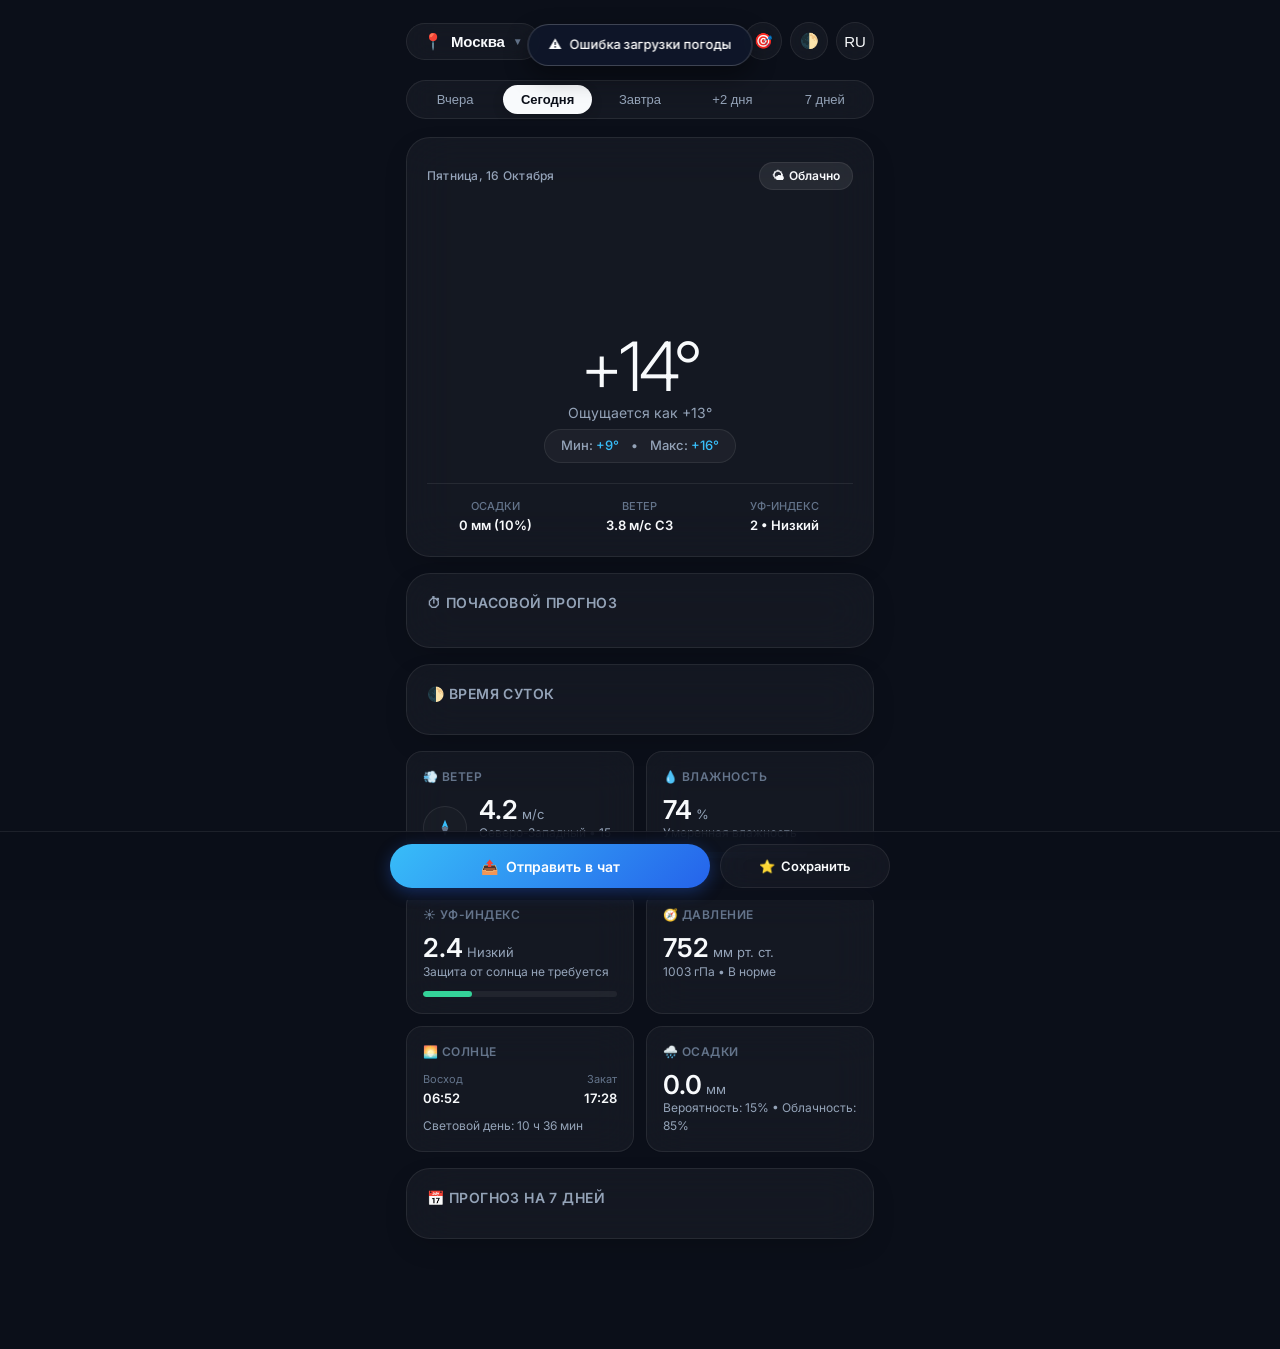
==== docs/index.html @ 598f12e7 "add Telegram Mini App with GitHub Pages deploy to weather.bilionid.ru - Implement minimalist glassmo" ====
<!DOCTYPE html>
<html lang="ru">
<head>
    <meta charset="UTF-8">
    <meta name="viewport" content="width=device-width, initial-scale=1.0, maximum-scale=1.0, user-scalable=no, viewport-fit=cover">
    <title>Прогноз Погоды</title>
    <!-- Telegram WebApp SDK -->
    <script src="https://telegram.org/js/telegram-web-app.js"></script>
    <link rel="stylesheet" href="css/style.css">
    <link rel="preconnect" href="https://fonts.googleapis.com">
    <link rel="preconnect" href="https://fonts.gstatic.com" crossorigin>
    <link href="https://fonts.googleapis.com/css2?family=Inter:wght@300;400;500;600;700&display=swap" rel="stylesheet">
</head>
<body class="theme-night">

    <!-- Ambient atmospheric background mesh -->
    <div class="ambient-bg" id="ambientBg">
        <div class="ambient-blob-1"></div>
        <div class="ambient-blob-2"></div>
    </div>

    <!-- Main App Container -->
    <main class="app-container" id="appContainer">

        <!-- Top Header: Location chip & quick actions -->
        <header class="app-header">
            <button class="location-chip" id="btnOpenSearch" title="Выбрать город">
                <span class="location-icon">📍</span>
                <span class="location-name" id="locationName">Москва</span>
                <span class="location-arrow">▼</span>
            </button>

            <div class="header-actions">
                <button class="icon-button" id="btnGeolocation" title="Мое местоположение">🎯</button>
                <button class="icon-button" id="btnThemeToggle" title="Сменить тему">🌓</button>
                <button class="icon-button" id="btnLangToggle" title="RU / EN">RU</button>
            </div>
        </header>

        <!-- Day Selector Tabs -->
        <nav class="day-selector-container">
            <div class="day-selector" id="dayTabsGroup">
                <button class="day-tab" data-offset="-1" id="tabYesterday">Вчера</button>
                <button class="day-tab active" data-offset="0" id="tabToday">Сегодня</button>
                <button class="day-tab" data-offset="1" id="tabTomorrow">Завтра</button>
                <button class="day-tab" data-offset="2" id="tabAfterTomorrow">+2 дня</button>
                <button class="day-tab" data-offset="week" id="tabWeek">7 дней</button>
            </div>
        </nav>

        <!-- Hero Weather Card -->
        <section class="card hero-card" id="heroCard">
            <div class="hero-top-row">
                <span class="date-badge" id="heroDate">Пятница, 16 октября</span>
                <span class="condition-pill" id="heroConditionBadge">
                    <span id="heroConditionEmoji">🌤</span>
                    <span id="heroConditionText">Облачно</span>
                </span>
            </div>

            <div class="hero-visual" id="heroVisual">
                <!-- Injected via WeatherIcons.getIcon() -->
            </div>

            <div class="hero-temp-wrapper">
                <div class="hero-temp" id="heroTemp">+14°</div>
                <div class="hero-feels-like" id="heroFeelsLike">Ощущается как +13°</div>
                <div class="hero-min-max-bar" id="heroMinMax">
                    <span>Мин: <span class="accent" id="heroMinTemp">+9°</span></span>
                    <span>•</span>
                    <span>Макс: <span class="accent" id="heroMaxTemp">+16°</span></span>
                </div>
            </div>

            <div class="hero-quick-metrics">
                <div class="quick-metric-item">
                    <span class="quick-metric-label" id="labelHeroPrecip">ОСАДКИ</span>
                    <span class="quick-metric-value" id="heroPrecip">0 мм (10%)</span>
                </div>
                <div class="quick-metric-item">
                    <span class="quick-metric-label" id="labelHeroWind">ВЕТЕР</span>
                    <span class="quick-metric-value" id="heroWind">3.8 м/с СЗ</span>
                </div>
                <div class="quick-metric-item">
                    <span class="quick-metric-label" id="labelHeroUv">УФ-ИНДЕКС</span>
                    <span class="quick-metric-value" id="heroUv">2 • Низкий</span>
                </div>
            </div>
        </section>

        <!-- Hourly Forecast Slider -->
        <section class="card" id="hourlySection">
            <div class="section-header">
                <h2 class="section-title" id="titleHourlyForecast">⏱ ПОЧАСОВОЙ ПРОГНОЗ</h2>
            </div>
            <div class="hourly-scroll" id="hourlyScroll">
                <!-- Hourly pills injected via JavaScript -->
            </div>
        </section>

        <!-- Day Periods Breakdown (Суточный ход) -->
        <section class="card" id="periodsSection">
            <div class="section-header">
                <h2 class="section-title" id="titlePeriods">🌓 ВРЕМЯ СУТОК</h2>
            </div>
            <div class="periods-grid" id="periodsGrid">
                <!-- 4 period cards injected via JavaScript -->
            </div>
        </section>

        <!-- Detailed Metrics Grid -->
        <section class="metrics-grid" id="metricsSection">
            <!-- Wind Card -->
            <div class="metric-card" id="cardWind">
                <div class="metric-header">
                    <span class="metric-title" id="titleMetricWind">💨 ВЕТЕР</span>
                </div>
                <div class="compass-widget">
                    <div class="compass-dial">
                        <svg class="compass-needle" id="compassNeedle" viewBox="0 0 24 24" fill="none">
                            <polygon points="12,2 16,12 12,10 8,12" fill="#38BDF8"/>
                            <polygon points="12,22 16,12 12,10 8,12" fill="#64748B"/>
                        </svg>
                    </div>
                    <div>
                        <div class="metric-value-wrap">
                            <span class="metric-value-main" id="metricWindSpeed">4.2</span>
                            <span class="metric-value-unit" id="unitWindSpeed">м/с</span>
                        </div>
                        <div class="metric-subtext" id="metricWindSubtext">Северо-Западный • 15 км/ч</div>
                    </div>
                </div>
            </div>

            <!-- Humidity Card -->
            <div class="metric-card" id="cardHumidity">
                <div class="metric-header">
                    <span class="metric-title" id="titleMetricHumidity">💧 ВЛАЖНОСТЬ</span>
                </div>
                <div>
                    <div class="metric-value-wrap">
                        <span class="metric-value-main" id="metricHumidity">74</span>
                        <span class="metric-value-unit">%</span>
                    </div>
                    <div class="metric-subtext" id="metricHumidityNote">Умеренная влажность</div>
                </div>
                <div class="metric-meter">
                    <div class="metric-meter-fill" id="metricHumidityBar" style="width: 74%;"></div>
                </div>
            </div>

            <!-- UV Index Card -->
            <div class="metric-card" id="cardUv">
                <div class="metric-header">
                    <span class="metric-title" id="titleMetricUv">☀️ УФ-ИНДЕКС</span>
                </div>
                <div>
                    <div class="metric-value-wrap">
                        <span class="metric-value-main" id="metricUvIndex">2.4</span>
                        <span class="metric-value-unit" id="metricUvLevel">Низкий</span>
                    </div>
                    <div class="metric-subtext" id="metricUvTip">Защита от солнца не требуется</div>
                </div>
                <div class="metric-meter">
                    <div class="metric-meter-fill" id="metricUvBar" style="width: 25%; background: #34D399;"></div>
                </div>
            </div>

            <!-- Pressure Card -->
            <div class="metric-card" id="cardPressure">
                <div class="metric-header">
                    <span class="metric-title" id="titleMetricPressure">🧭 ДАВЛЕНИЕ</span>
                </div>
                <div>
                    <div class="metric-value-wrap">
                        <span class="metric-value-main" id="metricPressureMmhg">752</span>
                        <span class="metric-value-unit">мм рт. ст.</span>
                    </div>
                    <div class="metric-subtext" id="metricPressureHpa">1003 гПа • В норме</div>
                </div>
            </div>

            <!-- Sunrise & Sunset Card -->
            <div class="metric-card" id="cardSunCycle">
                <div class="metric-header">
                    <span class="metric-title" id="titleMetricSun">🌅 СОЛНЦЕ</span>
                </div>
                <div class="sun-cycle-wrap">
                    <div class="sun-times-row">
                        <div class="sun-time-block">
                            <span class="sun-time-label" id="labelSunrise">Восход</span>
                            <span id="sunriseTime">06:52</span>
                        </div>
                        <div class="sun-time-block right">
                            <span class="sun-time-label" id="labelSunset">Закат</span>
                            <span id="sunsetTime">17:28</span>
                        </div>
                    </div>
                    <div class="metric-subtext" id="daylightDuration">Световой день: 10 ч 36 мин</div>
                </div>
            </div>

            <!-- Precipitation & Clouds Card -->
            <div class="metric-card" id="cardPrecip">
                <div class="metric-header">
                    <span class="metric-title" id="titleMetricPrecip">🌧️ ОСАДКИ</span>
                </div>
                <div>
                    <div class="metric-value-wrap">
                        <span class="metric-value-main" id="metricPrecipSum">0.0</span>
                        <span class="metric-value-unit">мм</span>
                    </div>
                    <div class="metric-subtext" id="metricPrecipDetails">Вероятность: 15% • Облачность: 85%</div>
                </div>
            </div>
        </section>

        <!-- 7-Day Extended Forecast Card -->
        <section class="card" id="weekForecastSection">
            <div class="section-header">
                <h2 class="section-title" id="titleWeekForecast">📅 ПРОГНОЗ НА 7 ДНЕЙ</h2>
            </div>
            <div class="forecast-list" id="forecast7DaysList">
                <!-- 7 days rows injected via JavaScript -->
            </div>
        </section>

    </main>

    <!-- Bottom Telegram Actions Bar -->
    <div class="bottom-bar">
        <div class="bottom-bar-inner">
            <button class="btn-primary" id="btnSendToChat" title="Отправить в чат">
                <span>📤</span>
                <span id="labelSendToChat">Отправить в чат</span>
            </button>
            <button class="btn-secondary" id="btnSaveCity" title="Сделать основным городом">
                <span>⭐</span>
                <span id="labelSaveCity">Сохранить</span>
            </button>
        </div>
    </div>

    <!-- Search Modal / Sheet -->
    <div class="search-modal" id="searchModal">
        <div class="search-sheet">
            <div class="search-input-wrap">
                <span>🔍</span>
                <input type="text" class="search-input" id="searchInput" placeholder="Поиск города, поселка или села..." autocomplete="off">
                <button class="search-close-btn" id="btnCloseSearch">✕</button>
            </div>

            <div class="search-chips-title" id="labelPopularPlaces">Популярные направления:</div>
            <div class="search-chips-wrap" id="searchChips">
                <button class="search-chip" data-city="Москва" data-lat="55.751244" data-lon="37.618423" data-tz="Europe/Moscow">Москва</button>
                <button class="search-chip" data-city="Санкт-Петербург" data-lat="59.93863" data-lon="30.31413" data-tz="Europe/Moscow">Санкт-Петербург</button>
                <button class="search-chip" data-city="Сочи" data-lat="43.5855" data-lon="39.7231" data-tz="Europe/Moscow">Сочи</button>
                <button class="search-chip" data-city="Казань" data-lat="55.7887" data-lon="49.1221" data-tz="Europe/Moscow">Казань</button>
                <button class="search-chip" data-city="Новосибирск" data-lat="55.0415" data-lon="82.9346" data-tz="Asia/Novosibirsk">Новосибирск</button>
                <button class="search-chip" data-city="Дубай" data-lat="25.2048" data-lon="55.2708" data-tz="Asia/Dubai">Дубай</button>
            </div>

            <div class="search-results-list" id="searchResults">
                <!-- Search results injected here -->
            </div>
        </div>
    </div>

    <!-- Floating Feedback Toast -->
    <div class="toast-notice" id="toastNotice">
        <span id="toastIcon">✅</span>
        <span id="toastText">Город успешно сохранен</span>
    </div>

    <!-- App Scripts -->
    <script src="js/weather_icons.js"></script>
    <script src="js/app.js"></script>
</body>
</html>
---- docs/css/style.css ----
/* ==========================================================================
   PROGNOZ TELEGRAM MINI APP - MINIMALIST PREMIUM DESIGN SYSTEM
   ========================================================================== */

:root {
    --bg-base: #0B0F19;
    --bg-surface: rgba(255, 255, 255, 0.04);
    --bg-surface-hover: rgba(255, 255, 255, 0.08);
    --bg-surface-active: rgba(255, 255, 255, 0.12);
    --border-subtle: rgba(255, 255, 255, 0.08);
    --border-focus: rgba(255, 255, 255, 0.2);

    --text-primary: #F8FAFC;
    --text-secondary: #94A3B8;
    --text-muted: #64748B;

    --accent-blue: #38BDF8;
    --accent-indigo: #6366F1;
    --accent-amber: #FBBF24;
    --accent-emerald: #34D399;
    --accent-rose: #FB7185;

    --glow-color-1: rgba(56, 189, 248, 0.15);
    --glow-color-2: rgba(99, 102, 241, 0.12);

    --radius-lg: 24px;
    --radius-md: 16px;
    --radius-sm: 10px;
    --radius-full: 9999px;

    --font-sans: -apple-system, BlinkMacSystemFont, "SF Pro Display", "Inter", "Segoe UI", Roboto, sans-serif;
    --transition-smooth: all 0.25s cubic-bezier(0.16, 1, 0.3, 1);
}

/* Telegram theme variables fallback and integration */
body.telegram-theme {
    background-color: var(--tg-theme-bg-color, var(--bg-base));
    color: var(--tg-theme-text-color, var(--text-primary));
}

/* Light theme support */
body.theme-light {
    --bg-base: #F1F5F9;
    --bg-surface: rgba(255, 255, 255, 0.85);
    --bg-surface-hover: rgba(255, 255, 255, 0.95);
    --bg-surface-active: rgba(255, 255, 255, 1);
    --border-subtle: rgba(0, 0, 0, 0.06);
    --border-focus: rgba(0, 0, 0, 0.15);

    --text-primary: #0F172A;
    --text-secondary: #475569;
    --text-muted: #94A3B8;

    --glow-color-1: rgba(56, 189, 248, 0.2);
    --glow-color-2: rgba(245, 158, 11, 0.15);
}

/* Atmospheric weather dynamic themes */
body.theme-sunny {
    --glow-color-1: rgba(245, 158, 11, 0.22);
    --glow-color-2: rgba(56, 189, 248, 0.18);
}

body.theme-fair {
    --glow-color-1: rgba(56, 189, 248, 0.2);
    --glow-color-2: rgba(99, 102, 241, 0.14);
}

body.theme-cloudy {
    --glow-color-1: rgba(148, 163, 184, 0.15);
    --glow-color-2: rgba(71, 85, 105, 0.18);
}

body.theme-rain {
    --glow-color-1: rgba(14, 165, 233, 0.22);
    --glow-color-2: rgba(30, 41, 59, 0.3);
}

body.theme-storm {
    --glow-color-1: rgba(139, 92, 246, 0.25);
    --glow-color-2: rgba(245, 158, 11, 0.15);
}

body.theme-snow {
    --glow-color-1: rgba(186, 230, 253, 0.25);
    --glow-color-2: rgba(56, 189, 248, 0.15);
}

body.theme-night {
    --glow-color-1: rgba(99, 102, 241, 0.2);
    --glow-color-2: rgba(30, 27, 75, 0.4);
}

/* Reset & Base */
* {
    margin: 0;
    padding: 0;
    box-sizing: border-box;
    -webkit-tap-highlight-color: transparent;
}

html, body {
    width: 100%;
    min-height: 100%;
    font-family: var(--font-sans);
    background-color: var(--bg-base);
    color: var(--text-primary);
    line-height: 1.5;
    overflow-x: hidden;
    user-select: none;
    -webkit-user-select: none;
}

/* Ambient dynamic background */
.ambient-bg {
    position: fixed;
    top: 0;
    left: 0;
    right: 0;
    bottom: 0;
    z-index: -1;
    overflow: hidden;
    pointer-events: none;
    transition: background 0.8s ease;
}

.ambient-blob-1 {
    position: absolute;
    top: -10%;
    left: 10%;
    width: 500px;
    height: 500px;
    border-radius: 50%;
    background: radial-gradient(circle, var(--glow-color-1) 0%, transparent 70%);
    filter: blur(80px);
    transition: background 0.8s ease;
    animation: floatBlob1 18s ease-in-out infinite alternate;
}

.ambient-blob-2 {
    position: absolute;
    top: 35%;
    right: -10%;
    width: 450px;
    height: 450px;
    border-radius: 50%;
    background: radial-gradient(circle, var(--glow-color-2) 0%, transparent 70%);
    filter: blur(90px);
    transition: background 0.8s ease;
    animation: floatBlob2 22s ease-in-out infinite alternate;
}

@keyframes floatBlob1 {
    0% { transform: translate(0, 0) scale(1); }
    100% { transform: translate(40px, 60px) scale(1.1); }
}

@keyframes floatBlob2 {
    0% { transform: translate(0, 0) scale(1); }
    100% { transform: translate(-50px, -40px) scale(1.08); }
}

/* App container */
.app-container {
    width: 100%;
    max-width: 500px;
    margin: 0 auto;
    padding: 16px 16px 110px 16px;
    display: flex;
    flex-direction: column;
    gap: 16px;
    position: relative;
}

/* Glassmorphism Card Primitives */
.card {
    background: var(--bg-surface);
    backdrop-filter: blur(24px);
    -webkit-backdrop-filter: blur(24px);
    border: 1px solid var(--border-subtle);
    border-radius: var(--radius-lg);
    box-shadow: 0 10px 30px -10px rgba(0, 0, 0, 0.25);
    padding: 18px 20px;
    transition: var(--transition-smooth);
    position: relative;
    overflow: hidden;
}

.card:hover {
    border-color: var(--border-focus);
}

/* Top App Header */
.app-header {
    display: flex;
    align-items: center;
    justify-content: space-between;
    padding: 6px 0 2px 0;
}

.location-chip {
    display: flex;
    align-items: center;
    gap: 8px;
    background: var(--bg-surface);
    backdrop-filter: blur(16px);
    -webkit-backdrop-filter: blur(16px);
    border: 1px solid var(--border-subtle);
    border-radius: var(--radius-full);
    padding: 8px 16px;
    cursor: pointer;
    transition: var(--transition-smooth);
    max-width: 68%;
}

.location-chip:active {
    transform: scale(0.97);
    background: var(--bg-surface-active);
}

.location-icon {
    font-size: 16px;
    flex-shrink: 0;
}

.location-name {
    font-size: 15px;
    font-weight: 600;
    color: var(--text-primary);
    white-space: nowrap;
    overflow: hidden;
    text-overflow: ellipsis;
    letter-spacing: -0.01em;
}

.location-arrow {
    font-size: 10px;
    color: var(--text-muted);
    transition: transform 0.2s ease;
}

.header-actions {
    display: flex;
    align-items: center;
    gap: 8px;
}

.icon-button {
    width: 38px;
    height: 38px;
    border-radius: var(--radius-full);
    background: var(--bg-surface);
    backdrop-filter: blur(16px);
    -webkit-backdrop-filter: blur(16px);
    border: 1px solid var(--border-subtle);
    color: var(--text-primary);
    display: flex;
    align-items: center;
    justify-content: center;
    cursor: pointer;
    transition: var(--transition-smooth);
    font-size: 15px;
}

.icon-button:active {
    transform: scale(0.92);
    background: var(--bg-surface-active);
}

.icon-button.active {
    border-color: var(--accent-blue);
    color: var(--accent-blue);
}

/* Day Selector Segmented Control */
.day-selector-container {
    width: 100%;
    overflow-x: auto;
    scrollbar-width: none;
    -webkit-overflow-scrolling: touch;
    padding: 2px 0;
}

.day-selector-container::-webkit-scrollbar {
    display: none;
}

.day-selector {
    display: flex;
    background: var(--bg-surface);
    backdrop-filter: blur(16px);
    -webkit-backdrop-filter: blur(16px);
    border: 1px solid var(--border-subtle);
    border-radius: var(--radius-full);
    padding: 4px;
    gap: 4px;
    min-width: 100%;
}

.day-tab {
    flex: 1;
    text-align: center;
    padding: 7px 12px;
    font-size: 13px;
    font-weight: 500;
    color: var(--text-secondary);
    border-radius: var(--radius-full);
    cursor: pointer;
    transition: var(--transition-smooth);
    white-space: nowrap;
    border: none;
    background: transparent;
}

.day-tab:hover {
    color: var(--text-primary);
}

.day-tab.active {
    background: var(--text-primary);
    color: var(--bg-base);
    font-weight: 600;
    box-shadow: 0 4px 12px rgba(0, 0, 0, 0.15);
}

body.theme-light .day-tab.active {
    background: #0F172A;
    color: #FFFFFF;
}

/* Hero Weather Card */
.hero-card {
    display: flex;
    flex-direction: column;
    align-items: center;
    text-align: center;
    padding: 24px 20px 20px 20px;
    gap: 14px;
}

.hero-top-row {
    width: 100%;
    display: flex;
    align-items: center;
    justify-content: space-between;
}

.date-badge {
    font-size: 12px;
    font-weight: 500;
    color: var(--text-secondary);
    letter-spacing: 0.02em;
    text-transform: capitalize;
}

.condition-pill {
    font-size: 12px;
    font-weight: 600;
    padding: 4px 12px;
    border-radius: var(--radius-full);
    background: rgba(255, 255, 255, 0.08);
    border: 1px solid var(--border-subtle);
    color: var(--text-primary);
    display: flex;
    align-items: center;
    gap: 5px;
}

.hero-visual {
    width: 110px;
    height: 110px;
    display: flex;
    align-items: center;
    justify-content: center;
    margin: 4px 0 0 0;
    position: relative;
}

.hero-visual .weather-icon-svg {
    width: 100%;
    height: 100%;
    filter: drop-shadow(0 10px 20px rgba(0, 0, 0, 0.25));
}

.hero-temp-wrapper {
    display: flex;
    flex-direction: column;
    align-items: center;
    gap: 2px;
}

.hero-temp {
    font-size: 68px;
    font-weight: 300;
    line-height: 1;
    letter-spacing: -0.04em;
    color: var(--text-primary);
}

.hero-feels-like {
    font-size: 14px;
    font-weight: 400;
    color: var(--text-secondary);
}

.hero-min-max-bar {
    display: flex;
    align-items: center;
    gap: 12px;
    font-size: 13px;
    font-weight: 500;
    color: var(--text-secondary);
    background: rgba(255, 255, 255, 0.04);
    border: 1px solid var(--border-subtle);
    padding: 6px 16px;
    border-radius: var(--radius-full);
    margin-top: 4px;
}

.hero-min-max-bar span.accent {
    color: var(--accent-blue);
}

/* Quick Metrics Row in Hero */
.hero-quick-metrics {
    width: 100%;
    display: grid;
    grid-template-columns: repeat(3, 1fr);
    gap: 8px;
    margin-top: 6px;
    border-top: 1px solid var(--border-subtle);
    padding-top: 14px;
}

.quick-metric-item {
    display: flex;
    flex-direction: column;
    align-items: center;
    gap: 2px;
}

.quick-metric-label {
    font-size: 11px;
    color: var(--text-muted);
    font-weight: 500;
}

.quick-metric-value {
    font-size: 13px;
    font-weight: 600;
    color: var(--text-primary);
}

/* Section Header */
.section-header {
    display: flex;
    align-items: center;
    justify-content: space-between;
    margin-bottom: 12px;
}

.section-title {
    font-size: 14px;
    font-weight: 600;
    color: var(--text-secondary);
    letter-spacing: 0.03em;
    text-transform: uppercase;
    display: flex;
    align-items: center;
    gap: 6px;
}

/* Hourly Forecast Timeline Carousel */
.hourly-scroll {
    display: flex;
    gap: 10px;
    overflow-x: auto;
    padding-bottom: 4px;
    scrollbar-width: none;
    -webkit-overflow-scrolling: touch;
}

.hourly-scroll::-webkit-scrollbar {
    display: none;
}

.hour-card {
    flex: 0 0 68px;
    display: flex;
    flex-direction: column;
    align-items: center;
    gap: 8px;
    padding: 12px 6px;
    background: rgba(255, 255, 255, 0.03);
    border: 1px solid var(--border-subtle);
    border-radius: var(--radius-md);
    transition: var(--transition-smooth);
}

.hour-card.current {
    background: rgba(56, 189, 248, 0.1);
    border-color: var(--accent-blue);
}

.hour-time {
    font-size: 12px;
    font-weight: 500;
    color: var(--text-secondary);
}

.hour-card.current .hour-time {
    color: var(--accent-blue);
    font-weight: 600;
}

.hour-icon {
    width: 32px;
    height: 32px;
    display: flex;
    align-items: center;
    justify-content: center;
}

.hour-temp {
    font-size: 15px;
    font-weight: 600;
    color: var(--text-primary);
}

.hour-precip-badge {
    font-size: 10px;
    font-weight: 600;
    color: var(--accent-blue);
    display: flex;
    align-items: center;
    gap: 2px;
}

/* Day Periods Breakdown (Night, Morning, Day, Evening) */
.periods-grid {
    display: grid;
    grid-template-columns: repeat(4, 1fr);
    gap: 8px;
}

.period-card {
    display: flex;
    flex-direction: column;
    align-items: center;
    text-align: center;
    padding: 12px 6px;
    background: rgba(255, 255, 255, 0.03);
    border: 1px solid var(--border-subtle);
    border-radius: var(--radius-md);
    gap: 6px;
    transition: var(--transition-smooth);
}

.period-name {
    font-size: 11px;
    font-weight: 600;
    color: var(--text-muted);
    text-transform: uppercase;
    letter-spacing: 0.04em;
}

.period-icon {
    width: 30px;
    height: 30px;
}

.period-temp {
    font-size: 15px;
    font-weight: 600;
    color: var(--text-primary);
}

.period-wind {
    font-size: 10px;
    color: var(--text-secondary);
}

/* Detailed Metrics Grid */
.metrics-grid {
    display: grid;
    grid-template-columns: repeat(2, 1fr);
    gap: 12px;
}

.metric-card {
    background: var(--bg-surface);
    backdrop-filter: blur(20px);
    -webkit-backdrop-filter: blur(20px);
    border: 1px solid var(--border-subtle);
    border-radius: var(--radius-md);
    padding: 16px;
    display: flex;
    flex-direction: column;
    gap: 10px;
    transition: var(--transition-smooth);
}

.metric-card:hover {
    border-color: var(--border-focus);
}

.metric-header {
    display: flex;
    align-items: center;
    justify-content: space-between;
}

.metric-title {
    font-size: 12px;
    font-weight: 600;
    color: var(--text-muted);
    text-transform: uppercase;
    letter-spacing: 0.04em;
    display: flex;
    align-items: center;
    gap: 6px;
}

.metric-value-wrap {
    display: flex;
    align-items: baseline;
    gap: 4px;
}

.metric-value-main {
    font-size: 26px;
    font-weight: 600;
    color: var(--text-primary);
    line-height: 1.1;
}

.metric-value-unit {
    font-size: 13px;
    color: var(--text-secondary);
    font-weight: 400;
}

.metric-subtext {
    font-size: 12px;
    color: var(--text-secondary);
}

/* Compass Needle Widget */
.compass-widget {
    display: flex;
    align-items: center;
    gap: 12px;
}

.compass-dial {
    width: 44px;
    height: 44px;
    border-radius: 50%;
    border: 1.5px solid var(--border-subtle);
    background: rgba(255, 255, 255, 0.02);
    display: flex;
    align-items: center;
    justify-content: center;
    position: relative;
    flex-shrink: 0;
}

.compass-needle {
    width: 20px;
    height: 20px;
    transition: transform 0.6s cubic-bezier(0.16, 1, 0.3, 1);
}

/* Meter / Progress Bar */
.metric-meter {
    width: 100%;
    height: 6px;
    background: rgba(255, 255, 255, 0.06);
    border-radius: var(--radius-full);
    overflow: hidden;
}

.metric-meter-fill {
    height: 100%;
    border-radius: var(--radius-full);
    background: linear-gradient(90deg, var(--accent-blue), var(--accent-indigo));
    transition: width 0.6s ease;
}

/* Daylight Arc Visual */
.sun-cycle-wrap {
    display: flex;
    flex-direction: column;
    gap: 8px;
}

.sun-times-row {
    display: flex;
    align-items: center;
    justify-content: space-between;
    font-size: 13px;
    font-weight: 600;
    color: var(--text-primary);
}

.sun-time-block {
    display: flex;
    flex-direction: column;
    gap: 2px;
}

.sun-time-block.right {
    align-items: flex-end;
}

.sun-time-label {
    font-size: 11px;
    color: var(--text-muted);
    font-weight: 400;
}

/* 7-Day Extended Forecast */
.forecast-list {
    display: flex;
    flex-direction: column;
    gap: 8px;
}

.forecast-row {
    display: grid;
    grid-template-columns: 85px 40px 1fr 90px;
    align-items: center;
    padding: 10px 12px;
    background: rgba(255, 255, 255, 0.03);
    border-radius: var(--radius-md);
    border: 1px solid var(--border-subtle);
    gap: 8px;
    transition: var(--transition-smooth);
}

.forecast-day-name {
    font-size: 14px;
    font-weight: 600;
    color: var(--text-primary);
}

.forecast-date-small {
    font-size: 11px;
    color: var(--text-muted);
    display: block;
}

.forecast-icon {
    width: 28px;
    height: 28px;
    display: flex;
    align-items: center;
    justify-content: center;
}

.forecast-desc {
    font-size: 12px;
    color: var(--text-secondary);
    white-space: nowrap;
    overflow: hidden;
    text-overflow: ellipsis;
}

.forecast-temp-range {
    display: flex;
    align-items: center;
    justify-content: flex-end;
    gap: 8px;
    font-size: 13px;
    font-weight: 600;
}

.temp-min-text {
    color: var(--text-muted);
    font-weight: 400;
}

.temp-max-text {
    color: var(--text-primary);
}

/* Bottom Action Bar */
.bottom-bar {
    position: fixed;
    bottom: 0;
    left: 0;
    right: 0;
    z-index: 50;
    background: rgba(11, 15, 25, 0.85);
    backdrop-filter: blur(20px);
    -webkit-backdrop-filter: blur(20px);
    border-top: 1px solid var(--border-subtle);
    padding: 12px 16px;
    display: flex;
    justify-content: center;
}

body.theme-light .bottom-bar {
    background: rgba(241, 245, 249, 0.85);
}

.bottom-bar-inner {
    width: 100%;
    max-width: 500px;
    display: flex;
    gap: 10px;
}

.btn-primary {
    flex: 2;
    background: linear-gradient(135deg, #38BDF8 0%, #2563EB 100%);
    color: #FFFFFF;
    font-family: inherit;
    font-size: 14px;
    font-weight: 600;
    border: none;
    border-radius: var(--radius-full);
    padding: 13px 20px;
    display: flex;
    align-items: center;
    justify-content: center;
    gap: 8px;
    cursor: pointer;
    box-shadow: 0 4px 16px rgba(37, 99, 235, 0.35);
    transition: var(--transition-smooth);
}

.btn-primary:active {
    transform: scale(0.97);
    filter: brightness(0.95);
}

.btn-secondary {
    flex: 1;
    background: var(--bg-surface);
    backdrop-filter: blur(16px);
    -webkit-backdrop-filter: blur(16px);
    color: var(--text-primary);
    border: 1px solid var(--border-subtle);
    font-family: inherit;
    font-size: 13px;
    font-weight: 600;
    border-radius: var(--radius-full);
    padding: 13px 14px;
    display: flex;
    align-items: center;
    justify-content: center;
    gap: 6px;
    cursor: pointer;
    transition: var(--transition-smooth);
}

.btn-secondary:active {
    transform: scale(0.97);
    background: var(--bg-surface-active);
}

/* Search Modal / Overlay */
.search-modal {
    position: fixed;
    top: 0;
    left: 0;
    right: 0;
    bottom: 0;
    z-index: 100;
    background: rgba(0, 0, 0, 0.65);
    backdrop-filter: blur(12px);
    -webkit-backdrop-filter: blur(12px);
    display: flex;
    justify-content: center;
    opacity: 0;
    pointer-events: none;
    transition: opacity 0.25s ease;
}

.search-modal.open {
    opacity: 1;
    pointer-events: auto;
}

.search-sheet {
    width: 100%;
    max-width: 500px;
    background: var(--bg-base);
    border-bottom: 1px solid var(--border-subtle);
    box-shadow: 0 20px 40px rgba(0, 0, 0, 0.5);
    padding: 20px 16px;
    display: flex;
    flex-direction: column;
    gap: 14px;
    transform: translateY(-20px);
    transition: transform 0.3s cubic-bezier(0.16, 1, 0.3, 1);
    max-height: 85vh;
    border-bottom-left-radius: var(--radius-lg);
    border-bottom-right-radius: var(--radius-lg);
}

.search-modal.open .search-sheet {
    transform: translateY(0);
}

.search-input-wrap {
    display: flex;
    align-items: center;
    gap: 10px;
    background: var(--bg-surface);
    border: 1px solid var(--border-focus);
    border-radius: var(--radius-full);
    padding: 10px 16px;
}

.search-input {
    flex: 1;
    background: transparent;
    border: none;
    outline: none;
    font-family: inherit;
    font-size: 15px;
    color: var(--text-primary);
}

.search-input::placeholder {
    color: var(--text-muted);
}

.search-close-btn {
    border: none;
    background: transparent;
    color: var(--text-secondary);
    font-size: 16px;
    cursor: pointer;
    padding: 4px;
}

.search-chips-title {
    font-size: 11px;
    font-weight: 600;
    color: var(--text-muted);
    text-transform: uppercase;
    letter-spacing: 0.04em;
    margin-top: 4px;
}

.search-chips-wrap {
    display: flex;
    flex-wrap: wrap;
    gap: 8px;
}

.search-chip {
    background: var(--bg-surface);
    border: 1px solid var(--border-subtle);
    padding: 6px 14px;
    border-radius: var(--radius-full);
    font-size: 13px;
    color: var(--text-secondary);
    cursor: pointer;
    transition: var(--transition-smooth);
}

.search-chip:active, .search-chip:hover {
    background: var(--bg-surface-active);
    color: var(--text-primary);
    border-color: var(--border-focus);
}

.search-results-list {
    display: flex;
    flex-direction: column;
    gap: 6px;
    overflow-y: auto;
    max-height: 40vh;
}

.search-result-item {
    display: flex;
    align-items: center;
    justify-content: space-between;
    padding: 12px 14px;
    background: var(--bg-surface);
    border: 1px solid var(--border-subtle);
    border-radius: var(--radius-md);
    cursor: pointer;
    transition: var(--transition-smooth);
}

.search-result-item:hover, .search-result-item:active {
    background: var(--bg-surface-hover);
    border-color: var(--accent-blue);
}

.search-result-name {
    font-size: 14px;
    font-weight: 600;
    color: var(--text-primary);
}

.search-result-region {
    font-size: 12px;
    color: var(--text-muted);
}

/* Toast notification */
.toast-notice {
    position: fixed;
    top: 24px;
    left: 50%;
    transform: translateX(-50%) translateY(-30px);
    background: rgba(15, 23, 42, 0.95);
    backdrop-filter: blur(20px);
    -webkit-backdrop-filter: blur(20px);
    border: 1px solid var(--border-focus);
    color: #FFFFFF;
    font-size: 13px;
    font-weight: 500;
    padding: 10px 20px;
    border-radius: var(--radius-full);
    box-shadow: 0 10px 25px rgba(0, 0, 0, 0.4);
    opacity: 0;
    pointer-events: none;
    transition: transform 0.3s cubic-bezier(0.16, 1, 0.3, 1), opacity 0.3s ease;
    z-index: 200;
    display: flex;
    align-items: center;
    gap: 8px;
}

.toast-notice.show {
    opacity: 1;
    transform: translateX(-50%) translateY(0);
}

/* Skeleton Loading State */
.skeleton {
    animation: skeletonPulse 1.6s ease-in-out infinite;
    background: linear-gradient(90deg, rgba(255, 255, 255, 0.04) 25%, rgba(255, 255, 255, 0.08) 50%, rgba(255, 255, 255, 0.04) 75%);
    background-size: 200% 100%;
    border-radius: var(--radius-sm);
}

@keyframes skeletonPulse {
    0% { background-position: 200% 0; }
    100% { background-position: -200% 0; }
}

/* Micro-animations for SVGs */
.icon-clear-day .sun-rays {
    transform-origin: 32px 32px;
    animation: spinRays 36s linear infinite;
}

.icon-clear-day .sun-glow {
    transform-origin: 32px 32px;
    animation: pulseGlow 4s ease-in-out infinite alternate;
}

@keyframes spinRays {
    0% { transform: rotate(0deg); }
    100% { transform: rotate(360deg); }
}

@keyframes pulseGlow {
    0% { transform: scale(0.92); opacity: 0.15; }
    100% { transform: scale(1.08); opacity: 0.35; }
}

.icon-clear-night .star-1 { animation: twinkle 3s ease-in-out infinite 0.2s; }
.icon-clear-night .star-2 { animation: twinkle 2.5s ease-in-out infinite 0.8s; }
.icon-clear-night .star-3 { animation: twinkle 3.2s ease-in-out infinite 1.4s; }
.icon-clear-night .star-4 { animation: twinkle 2.8s ease-in-out infinite 0.5s; }

@keyframes twinkle {
    0%, 100% { opacity: 0.3; transform: scale(0.8); }
    50% { opacity: 1; transform: scale(1.2); }
}

.cloud-front, .cloud-main, .cloud-rain-body, .cloud-snow-body, .cloud-heavy-body {
    animation: cloudSway 6s ease-in-out infinite alternate;
}

@keyframes cloudSway {
    0% { transform: translateX(0); }
    100% { transform: translateX(2px); }
}

.rain-drops .drop-1 { animation: rainDrop 1.2s linear infinite 0.0s; }
.rain-drops .drop-2 { animation: rainDrop 1.2s linear infinite 0.4s; }
.rain-drops .drop-3 { animation: rainDrop 1.2s linear infinite 0.8s; }

.rain-drops-heavy .drop-1 { animation: rainDrop 0.8s linear infinite 0.0s; }
.rain-drops-heavy .drop-2 { animation: rainDrop 0.8s linear infinite 0.2s; }
.rain-drops-heavy .drop-3 { animation: rainDrop 0.8s linear infinite 0.4s; }
.rain-drops-heavy .drop-4 { animation: rainDrop 0.8s linear infinite 0.1s; }
.rain-drops-heavy .drop-5 { animation: rainDrop 0.8s linear infinite 0.3s; }

@keyframes rainDrop {
    0% { transform: translateY(-4px); opacity: 0; }
    30% { opacity: 1; }
    100% { transform: translateY(8px); opacity: 0; }
}

.snow-flakes .flake-1 { animation: snowDrift 2.2s ease-in-out infinite 0s alternate; }
.snow-flakes .flake-2 { animation: snowDrift 2.5s ease-in-out infinite 0.6s alternate; }
.snow-flakes .flake-3 { animation: snowDrift 2.0s ease-in-out infinite 1.2s alternate; }

@keyframes snowDrift {
    0% { transform: translateY(0) translateX(-1px); opacity: 0.6; }
    100% { transform: translateY(4px) translateX(2px); opacity: 1; }
}

.lightning-bolt {
    animation: lightningFlash 4s ease-in-out infinite;
}

@keyframes lightningFlash {
    0%, 92%, 100% { opacity: 0; }
    93%, 95% { opacity: 1; }
    94% { opacity: 0.2; }
}
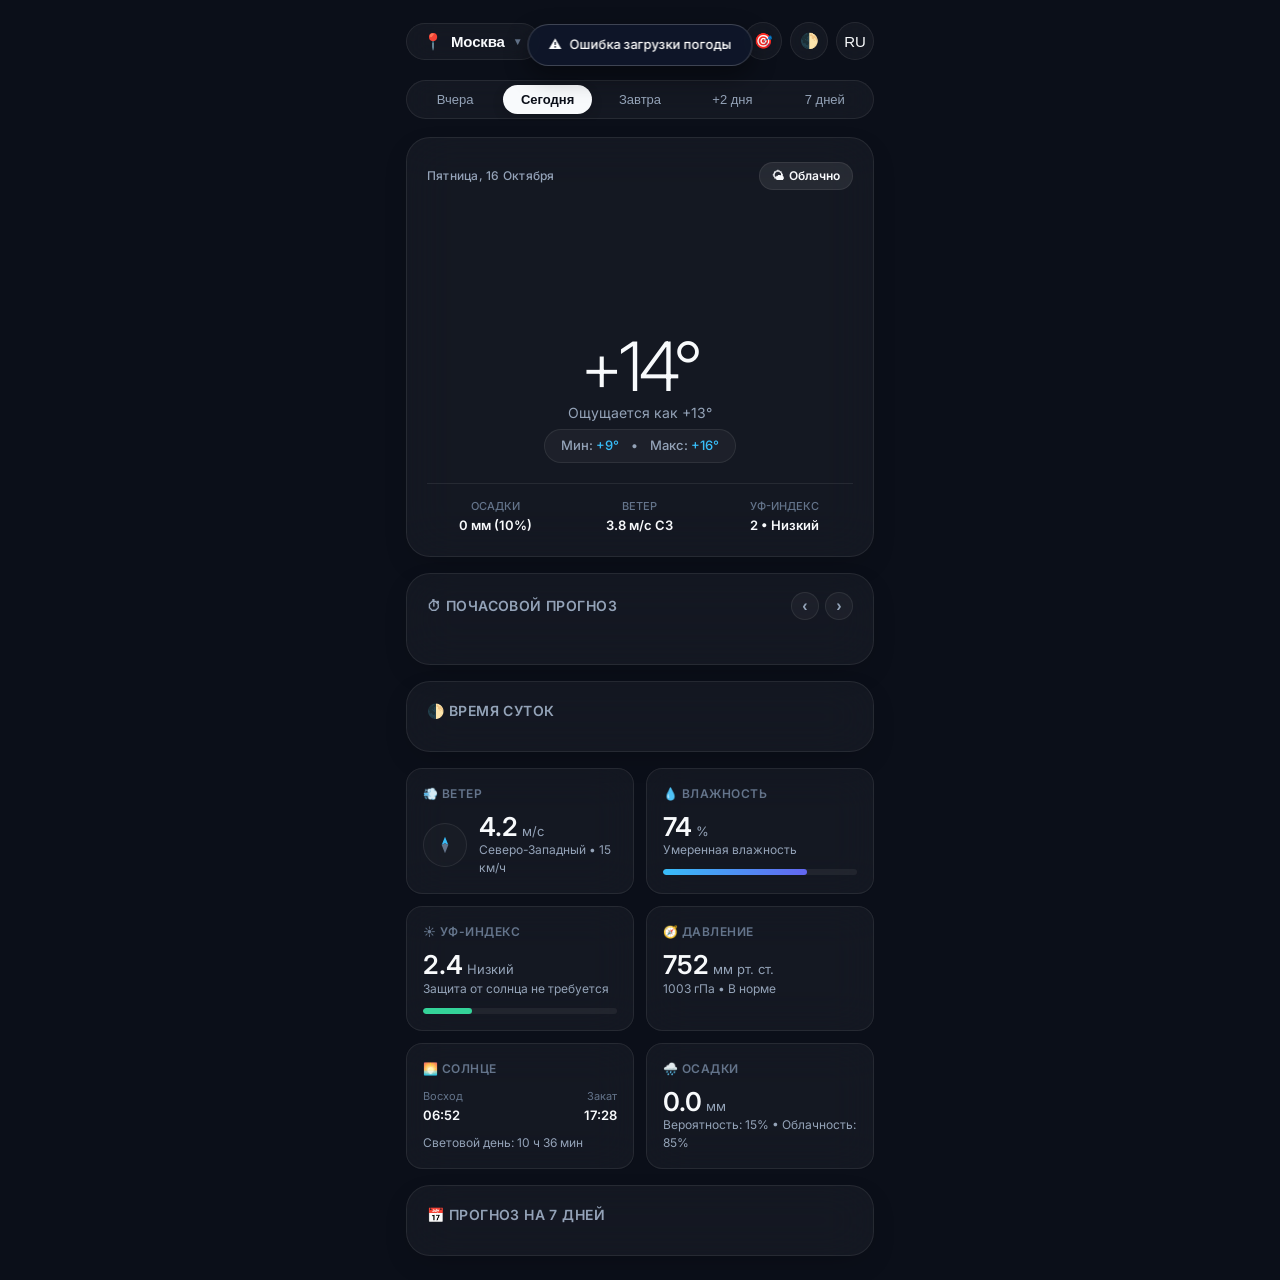
==== commit 1f523a48: "implement continuous hourly timeline and streamline interface - Expanded hourly forecast into a cont" ====
--- a/docs/index.html
+++ b/docs/index.html
@@ -6,7 +6,7 @@
     <title>Прогноз Погоды</title>
     <!-- Telegram WebApp SDK -->
     <script src="https://telegram.org/js/telegram-web-app.js"></script>
-    <link rel="stylesheet" href="css/style.css">
+    <link rel="stylesheet" href="css/style.css?v=2">
     <link rel="preconnect" href="https://fonts.googleapis.com">
     <link rel="preconnect" href="https://fonts.gstatic.com" crossorigin>
     <link href="https://fonts.googleapis.com/css2?family=Inter:wght@300;400;500;600;700&display=swap" rel="stylesheet">
@@ -92,9 +92,15 @@
         <section class="card" id="hourlySection">
             <div class="section-header">
                 <h2 class="section-title" id="titleHourlyForecast">⏱ ПОЧАСОВОЙ ПРОГНОЗ</h2>
-            </div>
-            <div class="hourly-scroll" id="hourlyScroll">
-                <!-- Hourly pills injected via JavaScript -->
+                <div class="hourly-nav-controls">
+                    <button class="hourly-nav-btn" id="btnScrollHourlyLeft" aria-label="Предыдущие часы" title="Прокрутить назад">‹</button>
+                    <button class="hourly-nav-btn" id="btnScrollHourlyRight" aria-label="Следующие часы" title="Прокрутить вперед">›</button>
+                </div>
+            </div>
+            <div class="hourly-scroll-wrapper">
+                <div class="hourly-scroll" id="hourlyScroll">
+                    <!-- Hourly cards injected via JavaScript -->
+                </div>
             </div>
         </section>
 
@@ -227,20 +233,6 @@
 
     </main>
 
-    <!-- Bottom Telegram Actions Bar -->
-    <div class="bottom-bar">
-        <div class="bottom-bar-inner">
-            <button class="btn-primary" id="btnSendToChat" title="Отправить в чат">
-                <span>📤</span>
-                <span id="labelSendToChat">Отправить в чат</span>
-            </button>
-            <button class="btn-secondary" id="btnSaveCity" title="Сделать основным городом">
-                <span>⭐</span>
-                <span id="labelSaveCity">Сохранить</span>
-            </button>
-        </div>
-    </div>
-
     <!-- Search Modal / Sheet -->
     <div class="search-modal" id="searchModal">
         <div class="search-sheet">
@@ -273,7 +265,7 @@
     </div>
 
     <!-- App Scripts -->
-    <script src="js/weather_icons.js"></script>
-    <script src="js/app.js"></script>
+    <script src="js/weather_icons.js?v=2"></script>
+    <script src="js/app.js?v=2"></script>
 </body>
 </html>
--- a/docs/css/style.css
+++ b/docs/css/style.css
@@ -165,7 +165,7 @@
     width: 100%;
     max-width: 500px;
     margin: 0 auto;
-    padding: 16px 16px 110px 16px;
+    padding: 16px 16px calc(24px + env(safe-area-inset-bottom)) 16px;
     display: flex;
     flex-direction: column;
     gap: 16px;
@@ -471,46 +471,148 @@
 }
 
 /* Hourly Forecast Timeline Carousel */
+.hourly-nav-controls {
+    display: flex;
+    align-items: center;
+    gap: 6px;
+}
+
+.hourly-nav-btn {
+    width: 28px;
+    height: 28px;
+    border-radius: var(--radius-full);
+    background: var(--bg-surface);
+    border: 1px solid var(--border-subtle);
+    color: var(--text-secondary);
+    display: flex;
+    align-items: center;
+    justify-content: center;
+    font-size: 16px;
+    font-weight: 600;
+    cursor: pointer;
+    line-height: 1;
+    transition: var(--transition-smooth);
+    user-select: none;
+}
+
+.hourly-nav-btn:hover {
+    background: var(--bg-surface-active);
+    color: var(--text-primary);
+    border-color: var(--border-focus);
+}
+
+.hourly-nav-btn:active {
+    transform: scale(0.92);
+}
+
+.hourly-scroll-wrapper {
+    position: relative;
+    width: 100%;
+}
+
 .hourly-scroll {
     display: flex;
-    gap: 10px;
+    gap: 8px;
     overflow-x: auto;
-    padding-bottom: 4px;
+    padding: 6px 2px 8px 2px;
     scrollbar-width: none;
     -webkit-overflow-scrolling: touch;
+    cursor: grab;
+}
+
+.hourly-scroll.grabbing {
+    cursor: grabbing;
+    user-select: none;
 }
 
 .hourly-scroll::-webkit-scrollbar {
     display: none;
 }
 
+.hourly-day-separator {
+    flex: 0 0 54px;
+    display: flex;
+    flex-direction: column;
+    align-items: center;
+    justify-content: center;
+    gap: 4px;
+    padding: 8px 4px;
+    border-radius: var(--radius-md);
+    background: rgba(255, 255, 255, 0.03);
+    border: 1px dashed var(--border-focus);
+    user-select: none;
+}
+
+.hourly-day-separator.today {
+    background: rgba(56, 189, 248, 0.08);
+    border-color: rgba(56, 189, 248, 0.4);
+}
+
+.hourly-day-separator .sep-day {
+    font-size: 11px;
+    font-weight: 700;
+    color: var(--text-primary);
+    text-transform: uppercase;
+    letter-spacing: 0.03em;
+}
+
+.hourly-day-separator.today .sep-day {
+    color: var(--accent-blue);
+}
+
+.hourly-day-separator .sep-date {
+    font-size: 10px;
+    color: var(--text-muted);
+}
+
 .hour-card {
     flex: 0 0 68px;
     display: flex;
     flex-direction: column;
     align-items: center;
-    gap: 8px;
-    padding: 12px 6px;
+    gap: 6px;
+    padding: 10px 4px 12px 4px;
     background: rgba(255, 255, 255, 0.03);
     border: 1px solid var(--border-subtle);
     border-radius: var(--radius-md);
     transition: var(--transition-smooth);
+    user-select: none;
+    position: relative;
 }
 
 .hour-card.current {
-    background: rgba(56, 189, 248, 0.1);
+    background: rgba(56, 189, 248, 0.12);
     border-color: var(--accent-blue);
+    box-shadow: 0 0 15px rgba(56, 189, 248, 0.2);
+}
+
+.hour-card.target-day:not(.current) {
+    border-color: rgba(255, 255, 255, 0.14);
+}
+
+.hour-day-sub {
+    font-size: 10px;
+    font-weight: 600;
+    color: var(--text-muted);
+    text-transform: uppercase;
+    letter-spacing: 0.03em;
+    line-height: 1;
+}
+
+.hour-card.current .hour-day-sub {
+    color: var(--accent-blue);
+    font-weight: 700;
 }
 
 .hour-time {
-    font-size: 12px;
-    font-weight: 500;
-    color: var(--text-secondary);
+    font-size: 13px;
+    font-weight: 600;
+    color: var(--text-primary);
+    line-height: 1;
 }
 
 .hour-card.current .hour-time {
-    color: var(--accent-blue);
-    font-weight: 600;
+    color: #FFFFFF;
 }
 
 .hour-icon {
@@ -784,81 +886,6 @@
     color: var(--text-primary);
 }
 
-/* Bottom Action Bar */
-.bottom-bar {
-    position: fixed;
-    bottom: 0;
-    left: 0;
-    right: 0;
-    z-index: 50;
-    background: rgba(11, 15, 25, 0.85);
-    backdrop-filter: blur(20px);
-    -webkit-backdrop-filter: blur(20px);
-    border-top: 1px solid var(--border-subtle);
-    padding: 12px 16px;
-    display: flex;
-    justify-content: center;
-}
-
-body.theme-light .bottom-bar {
-    background: rgba(241, 245, 249, 0.85);
-}
-
-.bottom-bar-inner {
-    width: 100%;
-    max-width: 500px;
-    display: flex;
-    gap: 10px;
-}
-
-.btn-primary {
-    flex: 2;
-    background: linear-gradient(135deg, #38BDF8 0%, #2563EB 100%);
-    color: #FFFFFF;
-    font-family: inherit;
-    font-size: 14px;
-    font-weight: 600;
-    border: none;
-    border-radius: var(--radius-full);
-    padding: 13px 20px;
-    display: flex;
-    align-items: center;
-    justify-content: center;
-    gap: 8px;
-    cursor: pointer;
-    box-shadow: 0 4px 16px rgba(37, 99, 235, 0.35);
-    transition: var(--transition-smooth);
-}
-
-.btn-primary:active {
-    transform: scale(0.97);
-    filter: brightness(0.95);
-}
-
-.btn-secondary {
-    flex: 1;
-    background: var(--bg-surface);
-    backdrop-filter: blur(16px);
-    -webkit-backdrop-filter: blur(16px);
-    color: var(--text-primary);
-    border: 1px solid var(--border-subtle);
-    font-family: inherit;
-    font-size: 13px;
-    font-weight: 600;
-    border-radius: var(--radius-full);
-    padding: 13px 14px;
-    display: flex;
-    align-items: center;
-    justify-content: center;
-    gap: 6px;
-    cursor: pointer;
-    transition: var(--transition-smooth);
-}
-
-.btn-secondary:active {
-    transform: scale(0.97);
-    background: var(--bg-surface-active);
-}
 
 /* Search Modal / Overlay */
 .search-modal {
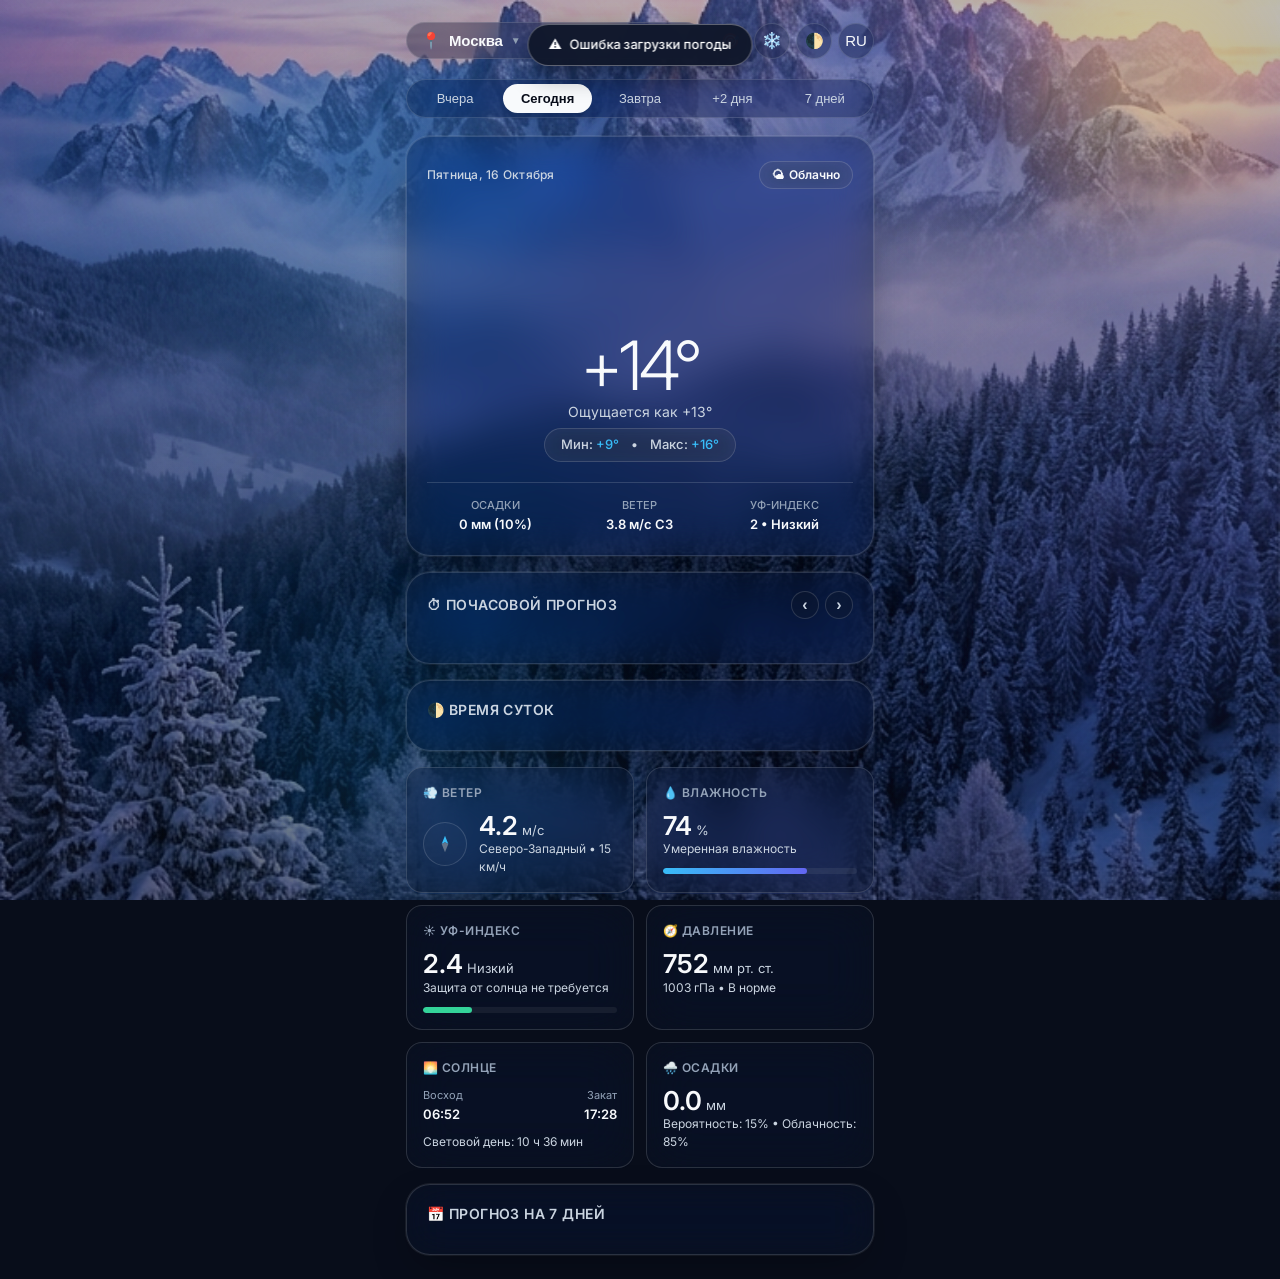
==== commit ff97572b: "add seasonal scenic backgrounds, atmospheric weather fx and frosted glass UI - Add high-resolution v" ====
--- a/docs/index.html
+++ b/docs/index.html
@@ -6,17 +6,23 @@
     <title>Прогноз Погоды</title>
     <!-- Telegram WebApp SDK -->
     <script src="https://telegram.org/js/telegram-web-app.js"></script>
-    <link rel="stylesheet" href="css/style.css?v=2">
+    <link rel="stylesheet" href="css/style.css?v=4">
     <link rel="preconnect" href="https://fonts.googleapis.com">
     <link rel="preconnect" href="https://fonts.gstatic.com" crossorigin>
     <link href="https://fonts.googleapis.com/css2?family=Inter:wght@300;400;500;600;700&display=swap" rel="stylesheet">
 </head>
 <body class="theme-night">
 
-    <!-- Ambient atmospheric background mesh -->
+    <!-- Ambient atmospheric background mesh, scenic artwork & seasonal particles -->
     <div class="ambient-bg" id="ambientBg">
+        <div class="ambient-image-layer" id="ambientImageLayer"></div>
+        <div class="ambient-gradient-layer"></div>
+        <div class="ambient-lighting-layer" id="ambientLightingLayer"></div>
+        <div class="ambient-weather-fx" id="ambientWeatherFx"></div>
         <div class="ambient-blob-1"></div>
         <div class="ambient-blob-2"></div>
+        <div class="ambient-blob-3"></div>
+        <div class="ambient-particles" id="ambientParticles"></div>
     </div>
 
     <!-- Main App Container -->
@@ -32,7 +38,8 @@
 
             <div class="header-actions">
                 <button class="icon-button" id="btnGeolocation" title="Мое местоположение">🎯</button>
-                <button class="icon-button" id="btnThemeToggle" title="Сменить тему">🌓</button>
+                <button class="icon-button season-button" id="btnSeasonToggle" title="Сменить время года">🍂</button>
+                <button class="icon-button" id="btnThemeToggle" title="Сменить тему (день / ночь)">🌓</button>
                 <button class="icon-button" id="btnLangToggle" title="RU / EN">RU</button>
             </div>
         </header>
@@ -265,7 +272,7 @@
     </div>
 
     <!-- App Scripts -->
-    <script src="js/weather_icons.js?v=2"></script>
-    <script src="js/app.js?v=2"></script>
+    <script src="js/weather_icons.js?v=4"></script>
+    <script src="js/app.js?v=4"></script>
 </body>
 </html>
--- a/docs/css/style.css
+++ b/docs/css/style.css
@@ -4,15 +4,17 @@
 
 :root {
     --bg-base: #0B0F19;
-    --bg-surface: rgba(255, 255, 255, 0.04);
-    --bg-surface-hover: rgba(255, 255, 255, 0.08);
-    --bg-surface-active: rgba(255, 255, 255, 0.12);
-    --border-subtle: rgba(255, 255, 255, 0.08);
-    --border-focus: rgba(255, 255, 255, 0.2);
+    --bg-surface: rgba(15, 23, 42, 0.35);
+    --bg-surface-hover: rgba(24, 34, 58, 0.48);
+    --bg-surface-active: rgba(30, 44, 74, 0.58);
+    --bg-card-inner: rgba(255, 255, 255, 0.06);
+    --border-subtle: rgba(255, 255, 255, 0.14);
+    --border-focus: rgba(255, 255, 255, 0.32);
+    --card-shadow: rgba(0, 0, 0, 0.35);
 
     --text-primary: #F8FAFC;
-    --text-secondary: #94A3B8;
-    --text-muted: #64748B;
+    --text-secondary: #CBD5E1;
+    --text-muted: #94A3B8;
 
     --accent-blue: #38BDF8;
     --accent-indigo: #6366F1;
@@ -20,8 +22,10 @@
     --accent-emerald: #34D399;
     --accent-rose: #FB7185;
 
-    --glow-color-1: rgba(56, 189, 248, 0.15);
-    --glow-color-2: rgba(99, 102, 241, 0.12);
+    --glow-color-1: rgba(56, 189, 248, 0.22);
+    --glow-color-2: rgba(99, 102, 241, 0.18);
+    --glow-color-3: rgba(14, 165, 233, 0.15);
+    --ambient-grad: none;
 
     --radius-lg: 24px;
     --radius-md: 16px;
@@ -41,54 +45,148 @@
 /* Light theme support */
 body.theme-light {
     --bg-base: #F1F5F9;
-    --bg-surface: rgba(255, 255, 255, 0.85);
-    --bg-surface-hover: rgba(255, 255, 255, 0.95);
-    --bg-surface-active: rgba(255, 255, 255, 1);
-    --border-subtle: rgba(0, 0, 0, 0.06);
-    --border-focus: rgba(0, 0, 0, 0.15);
+    --bg-surface: rgba(255, 255, 255, 0.52);
+    --bg-surface-hover: rgba(255, 255, 255, 0.68);
+    --bg-surface-active: rgba(255, 255, 255, 0.82);
+    --bg-card-inner: rgba(255, 255, 255, 0.45);
+    --border-subtle: rgba(255, 255, 255, 0.85);
+    --border-focus: rgba(0, 0, 0, 0.14);
 
     --text-primary: #0F172A;
-    --text-secondary: #475569;
-    --text-muted: #94A3B8;
+    --text-secondary: #334155;
+    --text-muted: #64748B;
 
     --glow-color-1: rgba(56, 189, 248, 0.2);
     --glow-color-2: rgba(245, 158, 11, 0.15);
-}
-
-/* Atmospheric weather dynamic themes */
+    --card-shadow: rgba(71, 85, 105, 0.20);
+}
+
+/* ==========================================================================
+   SEASONAL COLOR SYSTEMS & PALETTES (Осень, Зима, Весна, Лето)
+   ========================================================================== */
+
+/* 1. AUTUMN (Осень) - Warm Amber, Copper, Golden Foliage */
+body.season-autumn {
+    --bg-base: #140D0A;
+    --glow-color-1: rgba(234, 88, 12, 0.35);
+    --glow-color-2: rgba(217, 119, 6, 0.28);
+    --glow-color-3: rgba(180, 83, 9, 0.25);
+    --ambient-grad: radial-gradient(circle at 15% 15%, rgba(234, 88, 12, 0.25) 0%, transparent 55%),
+                    radial-gradient(circle at 85% 75%, rgba(180, 83, 9, 0.25) 0%, transparent 60%);
+}
+
+body.theme-light.season-autumn {
+    --bg-base: #FBF6EE;
+    --glow-color-1: rgba(249, 115, 22, 0.25);
+    --glow-color-2: rgba(245, 158, 11, 0.26);
+    --glow-color-3: rgba(217, 119, 6, 0.20);
+    --ambient-grad: radial-gradient(circle at 15% 15%, rgba(254, 215, 170, 0.55) 0%, transparent 55%),
+                    radial-gradient(circle at 85% 75%, rgba(253, 230, 138, 0.50) 0%, transparent 60%);
+}
+
+/* 2. WINTER (Зима) - Crisp Frost, Cool Cyan, Deep Indigo */
+body.season-winter {
+    --bg-base: #080D1A;
+    --glow-color-1: rgba(56, 189, 248, 0.32);
+    --glow-color-2: rgba(99, 102, 241, 0.28);
+    --glow-color-3: rgba(14, 165, 233, 0.25);
+    --ambient-grad: radial-gradient(circle at 15% 15%, rgba(56, 189, 248, 0.22) 0%, transparent 55%),
+                    radial-gradient(circle at 85% 75%, rgba(99, 102, 241, 0.22) 0%, transparent 60%);
+}
+
+body.theme-light.season-winter {
+    --bg-base: #EFF6FC;
+    --glow-color-1: rgba(56, 189, 248, 0.28);
+    --glow-color-2: rgba(186, 230, 253, 0.45);
+    --glow-color-3: rgba(165, 180, 252, 0.25);
+    --ambient-grad: radial-gradient(circle at 15% 15%, rgba(186, 230, 253, 0.55) 0%, transparent 55%),
+                    radial-gradient(circle at 85% 75%, rgba(199, 210, 254, 0.50) 0%, transparent 60%);
+}
+
+/* 3. SPRING (Весна) - Sakura Pink, Fresh Emerald, Dawn Violet */
+body.season-spring {
+    --bg-base: #0B130E;
+    --glow-color-1: rgba(244, 114, 182, 0.30);
+    --glow-color-2: rgba(52, 211, 153, 0.28);
+    --glow-color-3: rgba(167, 139, 250, 0.22);
+    --ambient-grad: radial-gradient(circle at 15% 15%, rgba(244, 114, 182, 0.22) 0%, transparent 55%),
+                    radial-gradient(circle at 85% 75%, rgba(52, 211, 153, 0.22) 0%, transparent 60%);
+}
+
+body.theme-light.season-spring {
+    --bg-base: #F8F5F7;
+    --glow-color-1: rgba(244, 114, 182, 0.26);
+    --glow-color-2: rgba(110, 231, 183, 0.30);
+    --glow-color-3: rgba(196, 181, 253, 0.22);
+    --ambient-grad: radial-gradient(circle at 15% 15%, rgba(251, 207, 232, 0.55) 0%, transparent 55%),
+                    radial-gradient(circle at 85% 75%, rgba(167, 243, 208, 0.50) 0%, transparent 60%);
+}
+
+/* 4. SUMMER (Лето) - Radiant Sun Gold, Tropical Azure Sky */
+body.season-summer {
+    --bg-base: #06111C;
+    --glow-color-1: rgba(251, 191, 36, 0.32);
+    --glow-color-2: rgba(14, 165, 233, 0.28);
+    --glow-color-3: rgba(16, 185, 129, 0.22);
+    --ambient-grad: radial-gradient(circle at 15% 15%, rgba(251, 191, 36, 0.22) 0%, transparent 55%),
+                    radial-gradient(circle at 85% 75%, rgba(14, 165, 233, 0.24) 0%, transparent 60%);
+}
+
+body.theme-light.season-summer {
+    --bg-base: #F2F8FC;
+    --glow-color-1: rgba(252, 211, 77, 0.35);
+    --glow-color-2: rgba(125, 211, 252, 0.38);
+    --glow-color-3: rgba(110, 231, 183, 0.25);
+    --ambient-grad: radial-gradient(circle at 15% 15%, rgba(254, 240, 138, 0.55) 0%, transparent 55%),
+                    radial-gradient(circle at 85% 75%, rgba(186, 230, 253, 0.55) 0%, transparent 60%);
+}
+
+/* ==========================================================================
+   WEATHER ADAPTIVE OVERLAYS
+   ========================================================================== */
+
+body.theme-rain {
+    --glow-color-1: rgba(14, 165, 233, 0.35);
+    --glow-color-2: rgba(71, 85, 105, 0.40);
+}
+
+body.theme-storm {
+    --glow-color-1: rgba(147, 51, 234, 0.42);
+    --glow-color-2: rgba(245, 158, 11, 0.28);
+    --glow-color-3: rgba(59, 130, 246, 0.35);
+}
+
+body.theme-snow {
+    --glow-color-1: rgba(224, 242, 254, 0.40);
+    --glow-color-2: rgba(56, 189, 248, 0.30);
+    --glow-color-3: rgba(199, 210, 254, 0.30);
+}
+
 body.theme-sunny {
-    --glow-color-1: rgba(245, 158, 11, 0.22);
-    --glow-color-2: rgba(56, 189, 248, 0.18);
+    --glow-color-1: rgba(245, 158, 11, 0.35);
+    --glow-color-2: rgba(56, 189, 248, 0.24);
 }
 
 body.theme-fair {
-    --glow-color-1: rgba(56, 189, 248, 0.2);
-    --glow-color-2: rgba(99, 102, 241, 0.14);
+    --glow-color-1: rgba(56, 189, 248, 0.26);
+    --glow-color-2: rgba(99, 102, 241, 0.20);
 }
 
 body.theme-cloudy {
-    --glow-color-1: rgba(148, 163, 184, 0.15);
-    --glow-color-2: rgba(71, 85, 105, 0.18);
-}
-
-body.theme-rain {
-    --glow-color-1: rgba(14, 165, 233, 0.22);
-    --glow-color-2: rgba(30, 41, 59, 0.3);
-}
-
-body.theme-storm {
-    --glow-color-1: rgba(139, 92, 246, 0.25);
-    --glow-color-2: rgba(245, 158, 11, 0.15);
-}
-
-body.theme-snow {
-    --glow-color-1: rgba(186, 230, 253, 0.25);
-    --glow-color-2: rgba(56, 189, 248, 0.15);
+    --glow-color-1: rgba(148, 163, 184, 0.25);
+    --glow-color-2: rgba(71, 85, 105, 0.30);
+}
+
+body.theme-fog {
+    --glow-color-1: rgba(148, 163, 184, 0.35);
+    --glow-color-2: rgba(100, 116, 139, 0.30);
+    --glow-color-3: rgba(203, 213, 225, 0.25);
 }
 
 body.theme-night {
-    --glow-color-1: rgba(99, 102, 241, 0.2);
-    --glow-color-2: rgba(30, 27, 75, 0.4);
+    --glow-color-1: rgba(99, 102, 241, 0.30);
+    --glow-color-2: rgba(49, 46, 129, 0.50);
+    --glow-color-3: rgba(15, 23, 42, 0.55);
 }
 
 /* Reset & Base */
@@ -109,21 +207,200 @@
     overflow-x: hidden;
     user-select: none;
     -webkit-user-select: none;
-}
-
-/* Ambient dynamic background */
+    transition: background-color 0.8s ease, color 0.3s ease;
+}
+
+/* ==========================================================================
+   AMBIENT SCENIC BACKGROUND ARTWORK & WEATHER EFFECTS
+   ========================================================================== */
+
 .ambient-bg {
     position: fixed;
     top: 0;
     left: 0;
     right: 0;
     bottom: 0;
-    z-index: -1;
+    z-index: 0;
     overflow: hidden;
     pointer-events: none;
     transition: background 0.8s ease;
 }
 
+/* Scenic Full-Screen Background Art Layer */
+.ambient-image-layer {
+    position: absolute;
+    inset: 0;
+    background-size: cover;
+    background-position: center center;
+    background-repeat: no-repeat;
+    transition: opacity 0.8s ease, background-image 0.8s ease;
+    opacity: 0.88;
+    filter: saturate(120%) contrast(105%);
+}
+
+/* Season scenic background artwork mapping */
+body.season-autumn .ambient-image-layer {
+    background-image: url('../images/backgrounds/autumn.jpg');
+}
+
+body.season-winter .ambient-image-layer {
+    background-image: url('../images/backgrounds/winter.jpg');
+}
+
+body.season-spring .ambient-image-layer {
+    background-image: url('../images/backgrounds/spring.jpg');
+}
+
+body.season-summer .ambient-image-layer {
+    background-image: url('../images/backgrounds/summer.jpg');
+}
+
+/* Atmospheric weather and night tone adjustments over seasonal scenery */
+body.theme-rain .ambient-image-layer {
+    filter: saturate(85%) brightness(0.82) contrast(115%);
+    opacity: 0.88;
+}
+
+body.theme-storm .ambient-image-layer {
+    filter: saturate(75%) brightness(0.68) contrast(125%);
+    opacity: 0.90;
+}
+
+body.theme-night .ambient-image-layer {
+    filter: saturate(105%) brightness(0.70) contrast(115%);
+    opacity: 0.88;
+}
+
+body.theme-light .ambient-image-layer {
+    opacity: 0.72;
+    filter: saturate(120%) contrast(100%) brightness(1.02);
+}
+
+/* Darkening and Lighting Gradient Overlays for Readability */
+.ambient-gradient-layer {
+    position: absolute;
+    inset: 0;
+    background: linear-gradient(180deg, rgba(8, 12, 22, 0.18) 0%, rgba(8, 12, 22, 0.50) 100%);
+    transition: background 0.8s ease;
+    pointer-events: none;
+}
+
+body.theme-light .ambient-gradient-layer {
+    background: linear-gradient(180deg, rgba(255, 255, 255, 0.12) 0%, rgba(255, 255, 255, 0.38) 100%);
+}
+
+.ambient-lighting-layer {
+    position: absolute;
+    inset: 0;
+    pointer-events: none;
+    mix-blend-mode: overlay;
+    opacity: 0.45;
+    background: var(--ambient-grad, none);
+    transition: background 0.8s ease;
+}
+
+/* Dynamic Weather Special Effects */
+.ambient-weather-fx {
+    position: absolute;
+    inset: 0;
+    pointer-events: none;
+    overflow: hidden;
+    z-index: 2;
+}
+
+/* Storm Lightning Flash Effect */
+.fx-lightning {
+    position: absolute;
+    inset: 0;
+    background: rgba(255, 255, 255, 0);
+    pointer-events: none;
+    animation: stormSkyFlash 6s infinite ease-out;
+}
+
+@keyframes stormSkyFlash {
+    0%, 91%, 95%, 100% { background: rgba(255, 255, 255, 0); }
+    92% { background: rgba(220, 230, 255, 0.35); }
+    93% { background: rgba(255, 255, 255, 0.68); }
+    94% { background: rgba(180, 200, 255, 0.22); }
+}
+
+/* Sunbeam Lens Flare Glare Effect */
+.fx-sunbeam {
+    position: absolute;
+    top: -100px;
+    right: -50px;
+    width: 360px;
+    height: 360px;
+    border-radius: 50%;
+    background: radial-gradient(circle, rgba(255, 220, 100, 0.38) 0%, rgba(255, 180, 50, 0.16) 45%, transparent 70%);
+    filter: blur(28px);
+    pointer-events: none;
+    animation: sunbeamPulse 8s ease-in-out infinite alternate;
+}
+
+@keyframes sunbeamPulse {
+    0% { transform: scale(0.9) rotate(0deg); opacity: 0.6; }
+    100% { transform: scale(1.15) rotate(15deg); opacity: 0.95; }
+}
+
+/* Rain Cascading Streaks Layer */
+.fx-rain-layer {
+    position: absolute;
+    inset: 0;
+    background: repeating-linear-gradient(
+        105deg,
+        transparent,
+        transparent 15px,
+        rgba(255, 255, 255, 0.08) 16px,
+        transparent 17px
+    );
+    pointer-events: none;
+    animation: rainSlide 0.6s linear infinite;
+    opacity: 0.75;
+}
+
+@keyframes rainSlide {
+    0% { transform: translateY(-50px) translateX(15px); }
+    100% { transform: translateY(50px) translateX(-15px); }
+}
+
+/* Night Aurora Borealis Glow & Shooting Star */
+.fx-night-aurora {
+    position: absolute;
+    top: 5%;
+    left: -20%;
+    right: -20%;
+    height: 40%;
+    background: linear-gradient(120deg, transparent 20%, rgba(52, 211, 153, 0.22) 50%, rgba(167, 139, 250, 0.20) 70%, transparent 90%);
+    filter: blur(40px);
+    pointer-events: none;
+    animation: auroraWave 14s ease-in-out infinite alternate;
+}
+
+@keyframes auroraWave {
+    0% { transform: translateY(0) skewX(-5deg); opacity: 0.45; }
+    100% { transform: translateY(30px) skewX(8deg); opacity: 0.85; }
+}
+
+.fx-shooting-star {
+    position: absolute;
+    top: 15%;
+    right: 20%;
+    width: 120px;
+    height: 2px;
+    background: linear-gradient(90deg, rgba(255, 255, 255, 0.95), transparent);
+    transform: rotate(-35deg);
+    animation: shootingStar 9s linear infinite;
+    opacity: 0;
+}
+
+@keyframes shootingStar {
+    0%, 80%, 100% { opacity: 0; transform: translate(0, 0) rotate(-35deg); }
+    82% { opacity: 1; transform: translate(-180px, 120px) rotate(-35deg); }
+    85% { opacity: 0; transform: translate(-300px, 200px) rotate(-35deg); }
+}
+
+/* Glowing Atmospheric Blobs */
 .ambient-blob-1 {
     position: absolute;
     top: -10%;
@@ -132,7 +409,7 @@
     height: 500px;
     border-radius: 50%;
     background: radial-gradient(circle, var(--glow-color-1) 0%, transparent 70%);
-    filter: blur(80px);
+    filter: blur(85px);
     transition: background 0.8s ease;
     animation: floatBlob1 18s ease-in-out infinite alternate;
 }
@@ -150,6 +427,19 @@
     animation: floatBlob2 22s ease-in-out infinite alternate;
 }
 
+.ambient-blob-3 {
+    position: absolute;
+    bottom: -10%;
+    left: 15%;
+    width: 480px;
+    height: 480px;
+    border-radius: 50%;
+    background: radial-gradient(circle, var(--glow-color-3, var(--glow-color-1)) 0%, transparent 70%);
+    filter: blur(85px);
+    transition: background 0.8s ease;
+    animation: floatBlob3 20s ease-in-out infinite alternate;
+}
+
 @keyframes floatBlob1 {
     0% { transform: translate(0, 0) scale(1); }
     100% { transform: translate(40px, 60px) scale(1.1); }
@@ -158,6 +448,142 @@
 @keyframes floatBlob2 {
     0% { transform: translate(0, 0) scale(1); }
     100% { transform: translate(-50px, -40px) scale(1.08); }
+}
+
+@keyframes floatBlob3 {
+    0% { transform: translate(0, 0) scale(1); }
+    100% { transform: translate(35px, -45px) scale(1.12); }
+}
+
+/* Ambient Seasonal & Weather Particles */
+.ambient-particles {
+    position: absolute;
+    top: 0;
+    left: 0;
+    width: 100%;
+    height: 100%;
+    overflow: hidden;
+    pointer-events: none;
+    z-index: 3;
+}
+
+.ambient-particle {
+    position: absolute;
+    top: -40px;
+    user-select: none;
+    pointer-events: none;
+    will-change: transform, opacity;
+}
+
+/* 1. Autumn Leaf Fall */
+@keyframes leafFall {
+    0% {
+        transform: translate3d(0, -40px, 0) rotate(0deg) rotateY(0deg);
+    }
+    25% {
+        transform: translate3d(35px, 25vh, 0) rotate(85deg) rotateY(180deg);
+    }
+    50% {
+        transform: translate3d(-30px, 50vh, 0) rotate(190deg) rotateY(360deg);
+    }
+    75% {
+        transform: translate3d(40px, 75vh, 0) rotate(290deg) rotateY(180deg);
+    }
+    100% {
+        transform: translate3d(8px, 105vh, 0) rotate(360deg) rotateY(0deg);
+    }
+}
+.ambient-particle.leaf-fall {
+    animation-name: leafFall;
+    animation-timing-function: cubic-bezier(0.4, 0, 0.6, 1);
+    animation-iteration-count: infinite;
+    filter: drop-shadow(0 2px 4px rgba(0, 0, 0, 0.3));
+}
+
+/* 2. Spring Blossom Petal Fall */
+@keyframes petalFall {
+    0% {
+        transform: translate3d(0, -40px, 0) rotate(0deg);
+    }
+    30% {
+        transform: translate3d(45px, 30vh, 0) rotate(60deg);
+    }
+    60% {
+        transform: translate3d(20px, 65vh, 0) rotate(140deg);
+    }
+    100% {
+        transform: translate3d(55px, 105vh, 0) rotate(220deg);
+    }
+}
+.ambient-particle.petal-fall {
+    animation-name: petalFall;
+    animation-timing-function: ease-in-out;
+    animation-iteration-count: infinite;
+    filter: drop-shadow(0 2px 4px rgba(244, 114, 182, 0.3));
+}
+
+/* 3. Winter Snow Fall */
+@keyframes snowFall {
+    0% {
+        transform: translate3d(0, -40px, 0);
+    }
+    50% {
+        transform: translate3d(20px, 50vh, 0);
+    }
+    100% {
+        transform: translate3d(-15px, 105vh, 0);
+    }
+}
+.ambient-particle.snow-fall {
+    animation-name: snowFall;
+    animation-timing-function: linear;
+    animation-iteration-count: infinite;
+    filter: drop-shadow(0 0 6px rgba(255, 255, 255, 0.8));
+}
+
+/* 4. Rain Fall */
+@keyframes rainFall {
+    0% {
+        transform: translate3d(0, -50px, 0);
+        opacity: 0.1;
+    }
+    40% {
+        opacity: 0.8;
+    }
+    100% {
+        transform: translate3d(-25px, 105vh, 0);
+        opacity: 0.2;
+    }
+}
+.ambient-particle.rain-fall {
+    animation-name: rainFall;
+    animation-timing-function: linear;
+    animation-iteration-count: infinite;
+    color: #38BDF8;
+    font-weight: 700;
+}
+
+/* 5. Summer Shimmer */
+@keyframes summerShimmer {
+    0% {
+        transform: translate3d(0, 0, 0) scale(0.8);
+        opacity: 0.2;
+    }
+    50% {
+        transform: translate3d(20px, -35px, 0) scale(1.3);
+        opacity: 0.8;
+    }
+    100% {
+        transform: translate3d(-15px, -70px, 0) scale(0.8);
+        opacity: 0.2;
+    }
+}
+.ambient-particle.summer-shimmer {
+    animation-name: summerShimmer;
+    animation-timing-function: ease-in-out;
+    animation-iteration-count: infinite;
+    animation-direction: alternate;
+    filter: drop-shadow(0 0 8px rgba(251, 191, 36, 0.8));
 }
 
 /* App container */
@@ -170,22 +596,29 @@
     flex-direction: column;
     gap: 16px;
     position: relative;
+    z-index: 10;
 }
 
 /* Glassmorphism Card Primitives */
 .card {
     background: var(--bg-surface);
-    backdrop-filter: blur(24px);
-    -webkit-backdrop-filter: blur(24px);
+    backdrop-filter: blur(20px) saturate(190%);
+    -webkit-backdrop-filter: blur(20px) saturate(190%);
     border: 1px solid var(--border-subtle);
     border-radius: var(--radius-lg);
-    box-shadow: 0 10px 30px -10px rgba(0, 0, 0, 0.25);
+    box-shadow: 0 16px 40px -10px var(--card-shadow), 0 0 0 1px rgba(255, 255, 255, 0.08);
     padding: 18px 20px;
     transition: var(--transition-smooth);
     position: relative;
     overflow: hidden;
 }
 
+body.theme-light .card {
+    background: rgba(255, 255, 255, 0.55);
+    border: 1px solid rgba(255, 255, 255, 0.85);
+    box-shadow: 0 16px 40px -10px rgba(100, 116, 139, 0.22), 0 0 0 1px rgba(255, 255, 255, 0.6);
+}
+
 .card:hover {
     border-color: var(--border-focus);
 }
@@ -196,6 +629,7 @@
     align-items: center;
     justify-content: space-between;
     padding: 6px 0 2px 0;
+    gap: 8px;
 }
 
 .location-chip {
@@ -203,14 +637,21 @@
     align-items: center;
     gap: 8px;
     background: var(--bg-surface);
-    backdrop-filter: blur(16px);
-    -webkit-backdrop-filter: blur(16px);
+    backdrop-filter: blur(20px) saturate(180%);
+    -webkit-backdrop-filter: blur(20px) saturate(180%);
     border: 1px solid var(--border-subtle);
     border-radius: var(--radius-full);
-    padding: 8px 16px;
+    padding: 8px 14px;
     cursor: pointer;
     transition: var(--transition-smooth);
-    max-width: 68%;
+    min-width: 0;
+    flex: 1;
+}
+
+body.theme-light .location-chip {
+    background: rgba(255, 255, 255, 0.65);
+    border: 1px solid rgba(255, 255, 255, 0.85);
+    box-shadow: 0 4px 16px -4px rgba(100, 116, 139, 0.14);
 }
 
 .location-chip:active {
@@ -237,21 +678,23 @@
     font-size: 10px;
     color: var(--text-muted);
     transition: transform 0.2s ease;
+    flex-shrink: 0;
 }
 
 .header-actions {
     display: flex;
     align-items: center;
-    gap: 8px;
+    gap: 6px;
+    flex-shrink: 0;
 }
 
 .icon-button {
-    width: 38px;
-    height: 38px;
+    width: 36px;
+    height: 36px;
     border-radius: var(--radius-full);
     background: var(--bg-surface);
-    backdrop-filter: blur(16px);
-    -webkit-backdrop-filter: blur(16px);
+    backdrop-filter: blur(20px) saturate(180%);
+    -webkit-backdrop-filter: blur(20px) saturate(180%);
     border: 1px solid var(--border-subtle);
     color: var(--text-primary);
     display: flex;
@@ -260,11 +703,22 @@
     cursor: pointer;
     transition: var(--transition-smooth);
     font-size: 15px;
+    flex-shrink: 0;
+}
+
+body.theme-light .icon-button {
+    background: rgba(255, 255, 255, 0.65);
+    border: 1px solid rgba(255, 255, 255, 0.85);
+    box-shadow: 0 4px 16px -4px rgba(100, 116, 139, 0.14);
 }
 
 .icon-button:active {
     transform: scale(0.92);
     background: var(--bg-surface-active);
+}
+
+.icon-button.season-button {
+    font-size: 16px;
 }
 
 .icon-button.active {
@@ -288,13 +742,19 @@
 .day-selector {
     display: flex;
     background: var(--bg-surface);
-    backdrop-filter: blur(16px);
-    -webkit-backdrop-filter: blur(16px);
+    backdrop-filter: blur(20px) saturate(180%);
+    -webkit-backdrop-filter: blur(20px) saturate(180%);
     border: 1px solid var(--border-subtle);
     border-radius: var(--radius-full);
     padding: 4px;
     gap: 4px;
     min-width: 100%;
+}
+
+body.theme-light .day-selector {
+    background: rgba(255, 255, 255, 0.60);
+    border: 1px solid rgba(255, 255, 255, 0.85);
+    box-shadow: 0 4px 18px -4px rgba(100, 116, 139, 0.12);
 }
 
 .day-tab {
@@ -358,12 +818,19 @@
     font-weight: 600;
     padding: 4px 12px;
     border-radius: var(--radius-full);
-    background: rgba(255, 255, 255, 0.08);
+    background: var(--bg-card-inner);
+    backdrop-filter: blur(12px);
+    -webkit-backdrop-filter: blur(12px);
     border: 1px solid var(--border-subtle);
     color: var(--text-primary);
     display: flex;
     align-items: center;
     gap: 5px;
+}
+
+body.theme-light .condition-pill {
+    background: rgba(255, 255, 255, 0.65);
+    border: 1px solid rgba(255, 255, 255, 0.85);
 }
 
 .hero-visual {
@@ -410,11 +877,18 @@
     font-size: 13px;
     font-weight: 500;
     color: var(--text-secondary);
-    background: rgba(255, 255, 255, 0.04);
+    background: var(--bg-card-inner);
+    backdrop-filter: blur(12px);
+    -webkit-backdrop-filter: blur(12px);
     border: 1px solid var(--border-subtle);
     padding: 6px 16px;
     border-radius: var(--radius-full);
     margin-top: 4px;
+}
+
+body.theme-light .hero-min-max-bar {
+    background: rgba(255, 255, 255, 0.65);
+    border: 1px solid rgba(255, 255, 255, 0.85);
 }
 
 .hero-min-max-bar span.accent {
@@ -572,7 +1046,9 @@
     align-items: center;
     gap: 6px;
     padding: 10px 4px 12px 4px;
-    background: rgba(255, 255, 255, 0.03);
+    background: var(--bg-card-inner);
+    backdrop-filter: blur(14px);
+    -webkit-backdrop-filter: blur(14px);
     border: 1px solid var(--border-subtle);
     border-radius: var(--radius-md);
     transition: var(--transition-smooth);
@@ -580,14 +1056,19 @@
     position: relative;
 }
 
+body.theme-light .hour-card {
+    background: rgba(255, 255, 255, 0.50);
+    border: 1px solid rgba(255, 255, 255, 0.80);
+}
+
 .hour-card.current {
-    background: rgba(56, 189, 248, 0.12);
+    background: rgba(56, 189, 248, 0.14);
     border-color: var(--accent-blue);
-    box-shadow: 0 0 15px rgba(56, 189, 248, 0.2);
+    box-shadow: 0 0 16px rgba(56, 189, 248, 0.25);
 }
 
 .hour-card.target-day:not(.current) {
-    border-color: rgba(255, 255, 255, 0.14);
+    border-color: rgba(255, 255, 255, 0.18);
 }
 
 .hour-day-sub {
@@ -651,11 +1132,18 @@
     align-items: center;
     text-align: center;
     padding: 12px 6px;
-    background: rgba(255, 255, 255, 0.03);
+    background: var(--bg-card-inner);
+    backdrop-filter: blur(14px);
+    -webkit-backdrop-filter: blur(14px);
     border: 1px solid var(--border-subtle);
     border-radius: var(--radius-md);
     gap: 6px;
     transition: var(--transition-smooth);
+}
+
+body.theme-light .period-card {
+    background: rgba(255, 255, 255, 0.50);
+    border: 1px solid rgba(255, 255, 255, 0.80);
 }
 
 .period-name {
@@ -691,8 +1179,8 @@
 
 .metric-card {
     background: var(--bg-surface);
-    backdrop-filter: blur(20px);
-    -webkit-backdrop-filter: blur(20px);
+    backdrop-filter: blur(24px) saturate(160%);
+    -webkit-backdrop-filter: blur(24px) saturate(160%);
     border: 1px solid var(--border-subtle);
     border-radius: var(--radius-md);
     padding: 16px;
@@ -700,6 +1188,12 @@
     flex-direction: column;
     gap: 10px;
     transition: var(--transition-smooth);
+}
+
+body.theme-light .metric-card {
+    background: rgba(255, 255, 255, 0.55);
+    border: 1px solid rgba(255, 255, 255, 0.80);
+    box-shadow: 0 4px 18px -4px rgba(100, 116, 139, 0.12);
 }
 
 .metric-card:hover {
@@ -833,11 +1327,18 @@
     grid-template-columns: 85px 40px 1fr 90px;
     align-items: center;
     padding: 10px 12px;
-    background: rgba(255, 255, 255, 0.03);
+    background: var(--bg-card-inner);
+    backdrop-filter: blur(14px);
+    -webkit-backdrop-filter: blur(14px);
     border-radius: var(--radius-md);
     border: 1px solid var(--border-subtle);
     gap: 8px;
     transition: var(--transition-smooth);
+}
+
+body.theme-light .forecast-row {
+    background: rgba(255, 255, 255, 0.50);
+    border: 1px solid rgba(255, 255, 255, 0.80);
 }
 
 .forecast-day-name {
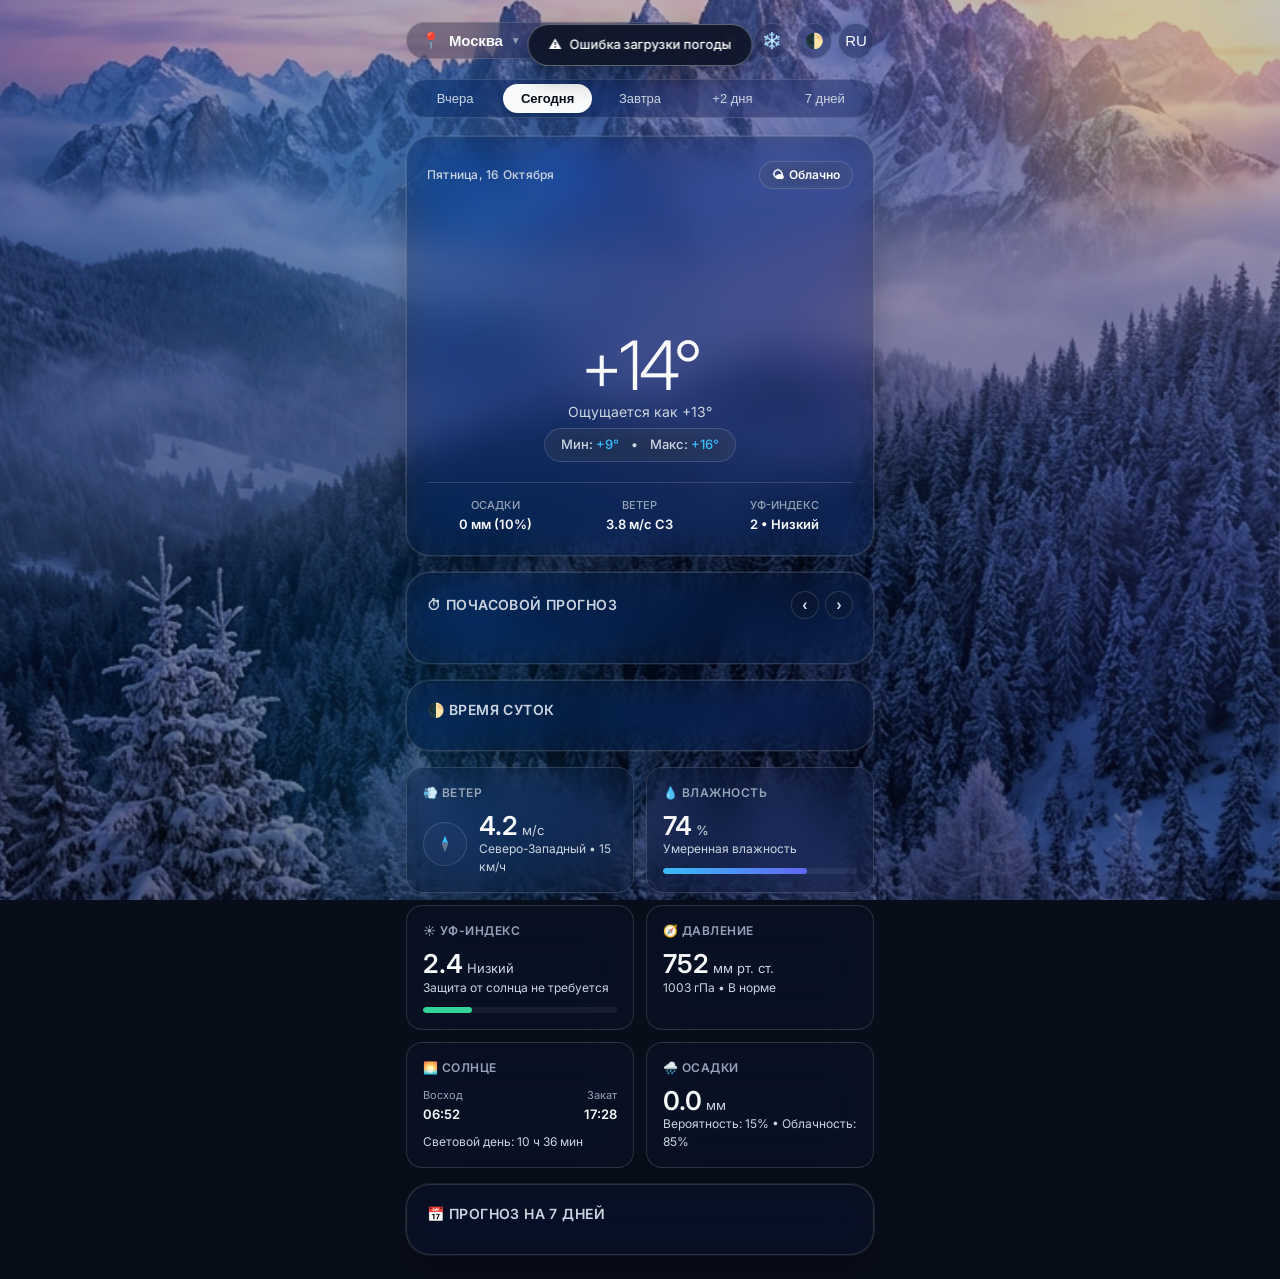
==== commit 9615824a: "add dynamic weather-adaptive seasonal backgrounds and lightning storm effects - Add weather-reactive" ====
--- a/docs/index.html
+++ b/docs/index.html
@@ -6,7 +6,7 @@
     <title>Прогноз Погоды</title>
     <!-- Telegram WebApp SDK -->
     <script src="https://telegram.org/js/telegram-web-app.js"></script>
-    <link rel="stylesheet" href="css/style.css?v=4">
+    <link rel="stylesheet" href="css/style.css?v=5">
     <link rel="preconnect" href="https://fonts.googleapis.com">
     <link rel="preconnect" href="https://fonts.gstatic.com" crossorigin>
     <link href="https://fonts.googleapis.com/css2?family=Inter:wght@300;400;500;600;700&display=swap" rel="stylesheet">
@@ -272,7 +272,7 @@
     </div>
 
     <!-- App Scripts -->
-    <script src="js/weather_icons.js?v=4"></script>
-    <script src="js/app.js?v=4"></script>
+    <script src="js/weather_icons.js?v=5"></script>
+    <script src="js/app.js?v=5"></script>
 </body>
 </html>
--- a/docs/css/style.css
+++ b/docs/css/style.css
@@ -255,15 +255,40 @@
     background-image: url('../images/backgrounds/summer.jpg');
 }
 
+/* Season + Rain / Storm / Snow scenic background variants */
+body.season-autumn.theme-rain .ambient-image-layer,
+body.season-autumn.theme-storm .ambient-image-layer {
+    background-image: url('../images/backgrounds/autumn_rain.jpg');
+}
+
+body.season-winter.theme-snow .ambient-image-layer {
+    background-image: url('../images/backgrounds/winter_snow.jpg');
+}
+
+body.season-winter.theme-rain .ambient-image-layer,
+body.season-winter.theme-storm .ambient-image-layer {
+    background-image: url('../images/backgrounds/rain.jpg');
+}
+
+body.season-spring.theme-rain .ambient-image-layer,
+body.season-spring.theme-storm .ambient-image-layer {
+    background-image: url('../images/backgrounds/spring_rain.jpg');
+}
+
+body.season-summer.theme-rain .ambient-image-layer,
+body.season-summer.theme-storm .ambient-image-layer {
+    background-image: url('../images/backgrounds/summer_rain.jpg');
+}
+
 /* Atmospheric weather and night tone adjustments over seasonal scenery */
 body.theme-rain .ambient-image-layer {
-    filter: saturate(85%) brightness(0.82) contrast(115%);
-    opacity: 0.88;
+    filter: saturate(95%) brightness(0.85) contrast(110%);
+    opacity: 0.90;
 }
 
 body.theme-storm .ambient-image-layer {
-    filter: saturate(75%) brightness(0.68) contrast(125%);
-    opacity: 0.90;
+    filter: saturate(85%) brightness(0.75) contrast(120%);
+    opacity: 0.92;
 }
 
 body.theme-night .ambient-image-layer {
@@ -272,7 +297,7 @@
 }
 
 body.theme-light .ambient-image-layer {
-    opacity: 0.72;
+    opacity: 0.75;
     filter: saturate(120%) contrast(100%) brightness(1.02);
 }
 
@@ -280,13 +305,13 @@
 .ambient-gradient-layer {
     position: absolute;
     inset: 0;
-    background: linear-gradient(180deg, rgba(8, 12, 22, 0.18) 0%, rgba(8, 12, 22, 0.50) 100%);
+    background: linear-gradient(180deg, rgba(8, 12, 22, 0.15) 0%, rgba(8, 12, 22, 0.45) 100%);
     transition: background 0.8s ease;
     pointer-events: none;
 }
 
 body.theme-light .ambient-gradient-layer {
-    background: linear-gradient(180deg, rgba(255, 255, 255, 0.12) 0%, rgba(255, 255, 255, 0.38) 100%);
+    background: linear-gradient(180deg, rgba(255, 255, 255, 0.10) 0%, rgba(255, 255, 255, 0.35) 100%);
 }
 
 .ambient-lighting-layer {
@@ -308,20 +333,78 @@
     z-index: 2;
 }
 
-/* Storm Lightning Flash Effect */
+/* Storm Lightning Flash & Jagged Bolt Effect */
 .fx-lightning {
+    position: absolute;
+    inset: 0;
+    pointer-events: none;
+    z-index: 2;
+}
+
+.fx-lightning-flash {
     position: absolute;
     inset: 0;
     background: rgba(255, 255, 255, 0);
     pointer-events: none;
-    animation: stormSkyFlash 6s infinite ease-out;
+    animation: stormSkyFlash 7s infinite ease-out;
 }
 
 @keyframes stormSkyFlash {
-    0%, 91%, 95%, 100% { background: rgba(255, 255, 255, 0); }
-    92% { background: rgba(220, 230, 255, 0.35); }
-    93% { background: rgba(255, 255, 255, 0.68); }
-    94% { background: rgba(180, 200, 255, 0.22); }
+    0%, 88%, 94%, 100% {
+        background: rgba(255, 255, 255, 0);
+    }
+    89% {
+        background: rgba(210, 225, 255, 0.45);
+    }
+    90% {
+        background: rgba(255, 255, 255, 0.85);
+    }
+    91% {
+        background: rgba(180, 205, 255, 0.30);
+    }
+    92% {
+        background: rgba(255, 255, 255, 0.75);
+    }
+    93% {
+        background: rgba(160, 190, 255, 0.15);
+    }
+}
+
+.fx-lightning-bolt {
+    position: absolute;
+    top: 6%;
+    left: 28%;
+    width: 130px;
+    height: 260px;
+    pointer-events: none;
+    opacity: 0;
+    animation: lightningBoltFlicker 7s infinite ease-out;
+    filter: drop-shadow(0 0 16px rgba(147, 197, 253, 0.95)) drop-shadow(0 0 32px rgba(96, 165, 250, 0.6));
+}
+
+@keyframes lightningBoltFlicker {
+    0%, 88%, 94%, 100% {
+        opacity: 0;
+        transform: scale(0.95);
+    }
+    89% {
+        opacity: 0.8;
+        transform: scale(1);
+    }
+    90% {
+        opacity: 1;
+        transform: scale(1.02);
+    }
+    91% {
+        opacity: 0.3;
+    }
+    92% {
+        opacity: 0.95;
+        transform: scale(1.01);
+    }
+    93% {
+        opacity: 0;
+    }
 }
 
 /* Sunbeam Lens Flare Glare Effect */
@@ -343,7 +426,7 @@
     100% { transform: scale(1.15) rotate(15deg); opacity: 0.95; }
 }
 
-/* Rain Cascading Streaks Layer */
+/* Rain Cascading Streaks Layers */
 .fx-rain-layer {
     position: absolute;
     inset: 0;
@@ -351,12 +434,24 @@
         105deg,
         transparent,
         transparent 15px,
-        rgba(255, 255, 255, 0.08) 16px,
+        rgba(255, 255, 255, 0.12) 16px,
         transparent 17px
     );
     pointer-events: none;
-    animation: rainSlide 0.6s linear infinite;
-    opacity: 0.75;
+    animation: rainSlide 0.55s linear infinite;
+    opacity: 0.85;
+}
+
+.fx-rain-dense {
+    background: repeating-linear-gradient(
+        110deg,
+        transparent,
+        transparent 28px,
+        rgba(255, 255, 255, 0.08) 29px,
+        transparent 30px
+    );
+    animation: rainSlide 0.38s linear infinite;
+    opacity: 0.70;
 }
 
 @keyframes rainSlide {
